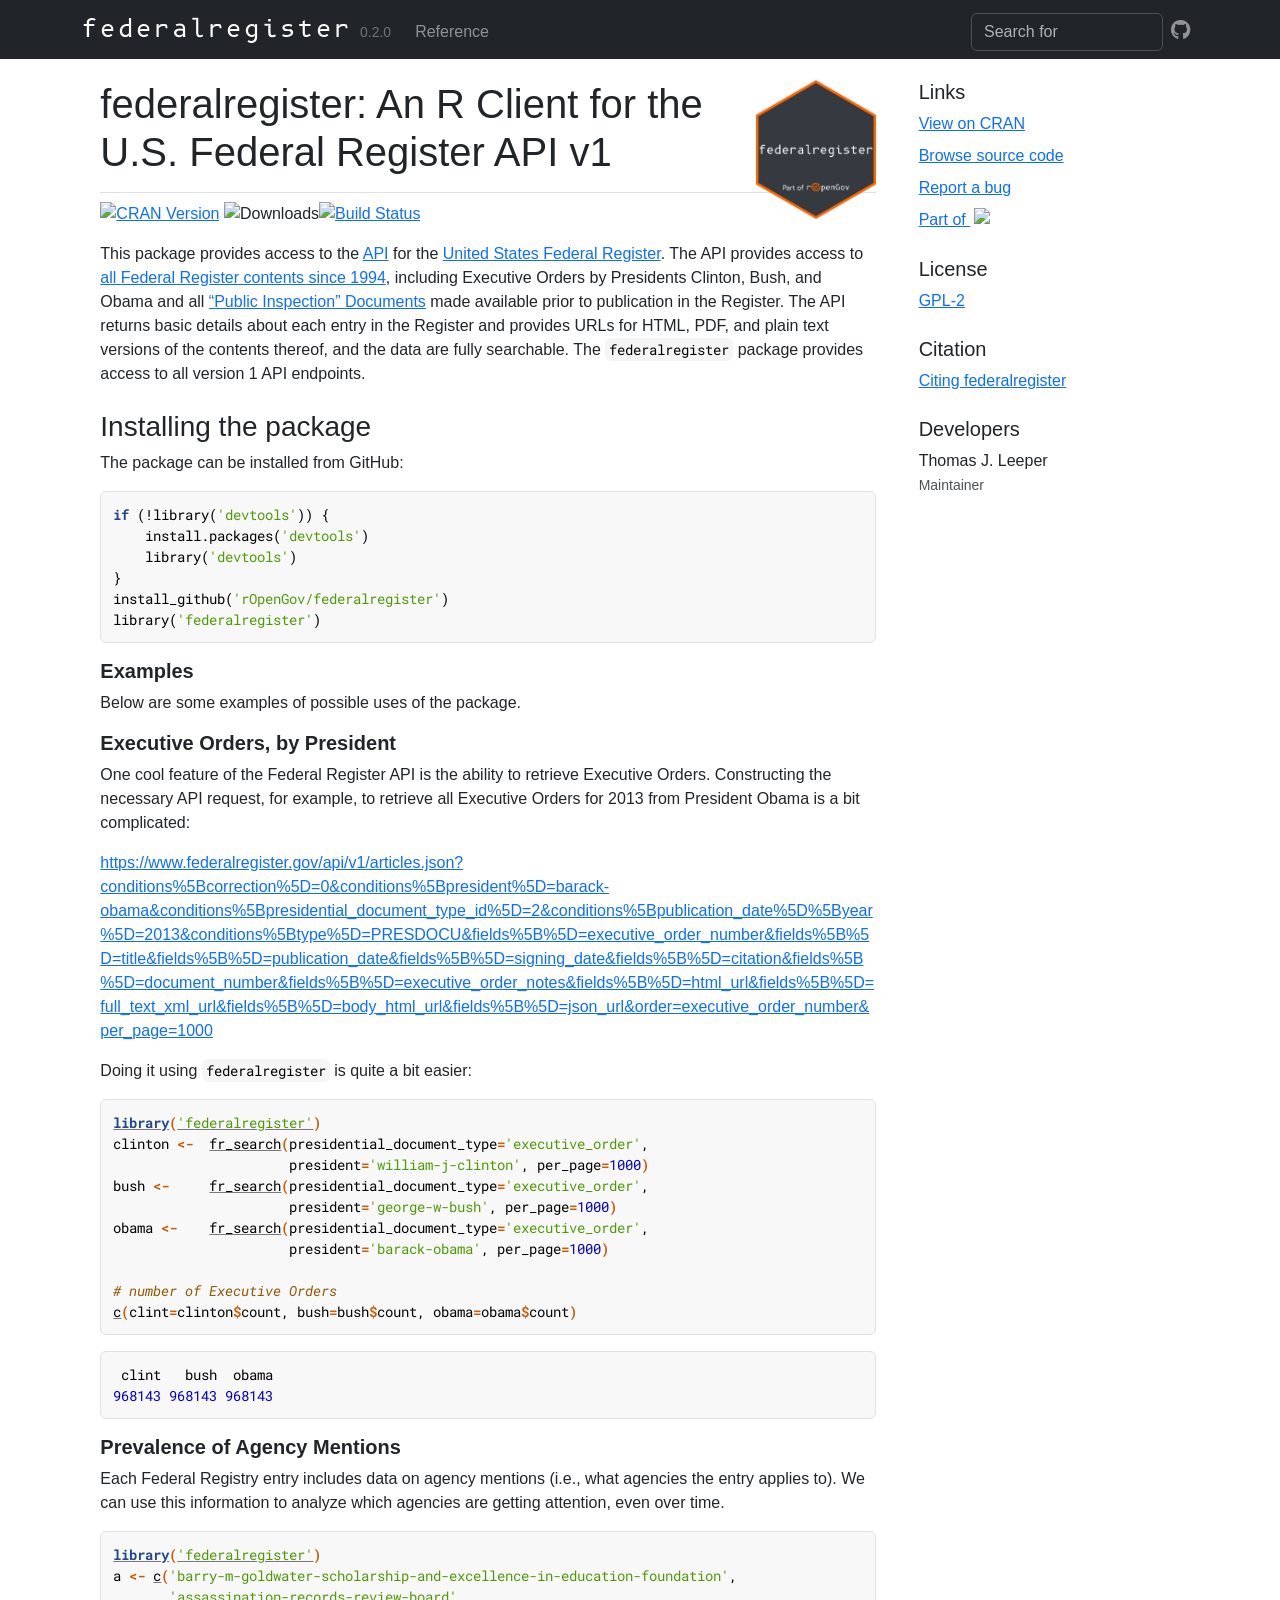
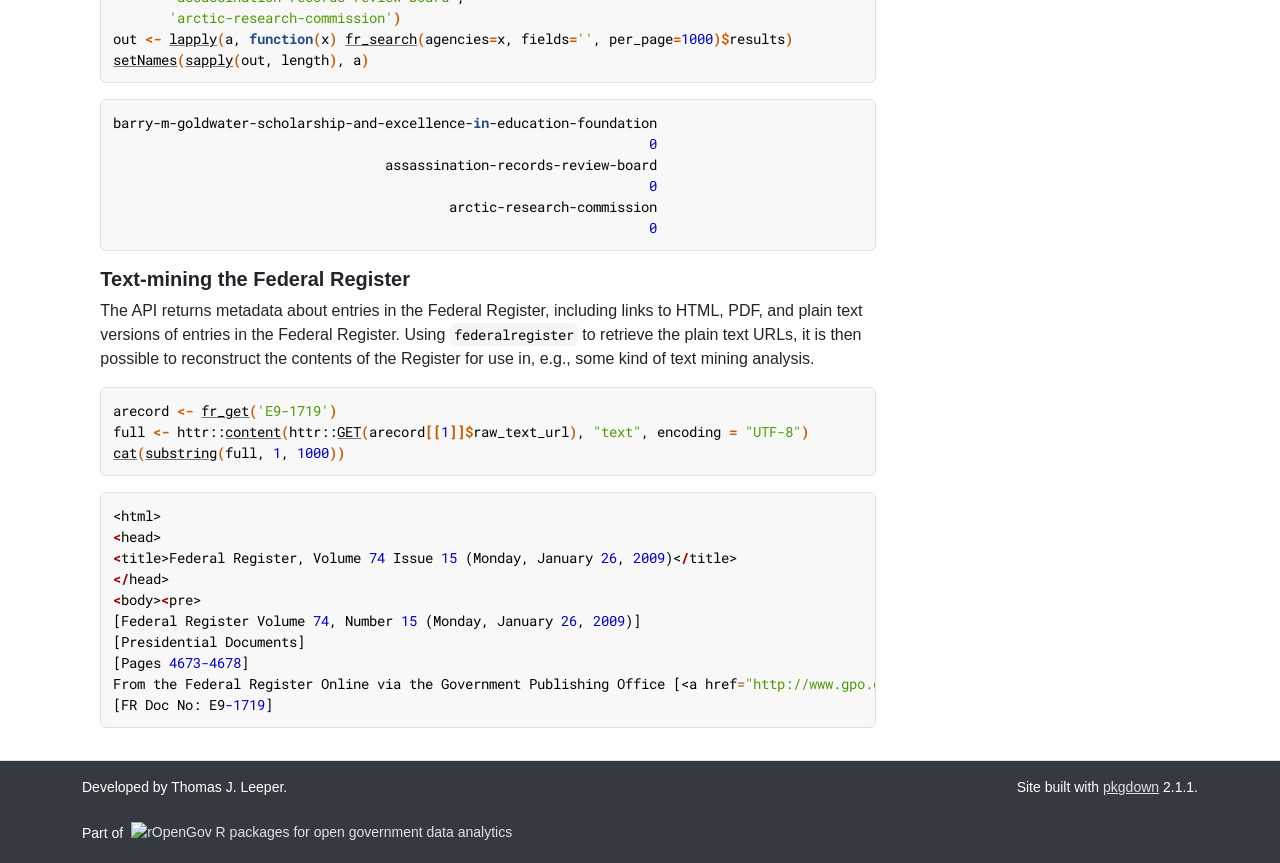
==== index.html @ 8d17af49 "Built site for federalregister@0.2.0: 6ecadaa" ====
<!DOCTYPE html>
<!-- Generated by pkgdown: do not edit by hand --><html lang="en">
<head>
<meta http-equiv="Content-Type" content="text/html; charset=UTF-8">
<meta charset="utf-8">
<meta http-equiv="X-UA-Compatible" content="IE=edge">
<meta name="viewport" content="width=device-width, initial-scale=1, shrink-to-fit=no">
<title>Client Package for the U.S. Federal Register API • federalregister</title>
<!-- favicons --><link rel="icon" type="image/png" sizes="16x16" href="favicon-16x16.png">
<link rel="icon" type="image/png" sizes="32x32" href="favicon-32x32.png">
<link rel="apple-touch-icon" type="image/png" sizes="180x180" href="apple-touch-icon.png">
<link rel="apple-touch-icon" type="image/png" sizes="120x120" href="apple-touch-icon-120x120.png">
<link rel="apple-touch-icon" type="image/png" sizes="76x76" href="apple-touch-icon-76x76.png">
<link rel="apple-touch-icon" type="image/png" sizes="60x60" href="apple-touch-icon-60x60.png">
<script src="katex-auto.js"></script><script src="deps/jquery-3.6.0/jquery-3.6.0.min.js"></script><meta name="viewport" content="width=device-width, initial-scale=1, shrink-to-fit=no">
<link href="deps/bootstrap-5.3.1/bootstrap.min.css" rel="stylesheet">
<script src="deps/bootstrap-5.3.1/bootstrap.bundle.min.js"></script><link href="deps/font-awesome-6.5.2/css/all.min.css" rel="stylesheet">
<link href="deps/font-awesome-6.5.2/css/v4-shims.min.css" rel="stylesheet">
<script src="deps/headroom-0.11.0/headroom.min.js"></script><script src="deps/headroom-0.11.0/jQuery.headroom.min.js"></script><script src="deps/bootstrap-toc-1.0.1/bootstrap-toc.min.js"></script><script src="deps/clipboard.js-2.0.11/clipboard.min.js"></script><script src="deps/search-1.0.0/autocomplete.jquery.min.js"></script><script src="deps/search-1.0.0/fuse.min.js"></script><script src="deps/search-1.0.0/mark.min.js"></script><link href="deps/KaTex-0.16.10/katex.min.css" rel="stylesheet">
<script src="deps/KaTex-0.16.10/katex.min.js"></script><!-- pkgdown --><script src="pkgdown.js"></script><meta property="og:title" content="Client Package for the U.S. Federal Register API">
<meta name="description" content="Access data from the Federal Register API &lt;https://www.federalregister.gov/developers/api/v1&gt;.">
<meta property="og:description" content="Access data from the Federal Register API &lt;https://www.federalregister.gov/developers/api/v1&gt;.">
<meta property="og:image" content="https://ropengov.github.io/federalregister/logo.png">
<meta name="twitter:card" content="summary_large_image">
<meta name="twitter:creator" content="@rOpenGov">
<meta name="twitter:site" content="@rOpenGov">
<link rel="preconnect" href="https://fonts.googleapis.com">
<link rel="preconnect" href="https://fonts.gstatic.com" crossorigin>
<link href="https://fonts.googleapis.com/css2?family=B612+Mono:ital,wght@0,400;0,700;1,400;1,700&amp;family=Roboto+Mono:ital,wght@0,100..700;1,100..700&amp;display=swap" rel="stylesheet">
<!-- rogtemplate style sheet --><link href="BS5/rogtemplate.min.css" rel="stylesheet">
</head>
<body>
    <a href="#main" class="visually-hidden-focusable">Skip to contents</a>


    <nav class="navbar navbar-expand-lg fixed-top bg-dark" data-bs-theme="dark" aria-label="Site navigation"><div class="container">

    <a class="navbar-brand me-2" href="index.html">federalregister</a>

    <small class="nav-text text-muted me-auto" data-bs-toggle="tooltip" data-bs-placement="bottom" title="">0.2.0</small>


    <button class="navbar-toggler" type="button" data-bs-toggle="collapse" data-bs-target="#navbar" aria-controls="navbar" aria-expanded="false" aria-label="Toggle navigation">
      <span class="navbar-toggler-icon"></span>
    </button>

    <div id="navbar" class="collapse navbar-collapse ms-3">
      <ul class="navbar-nav me-auto">
<li class="nav-item"><a class="nav-link" href="reference/index.html">Reference</a></li>
      </ul>
<ul class="navbar-nav">
<li class="nav-item"><form class="form-inline" role="search">
 <input class="form-control" type="search" name="search-input" id="search-input" autocomplete="off" aria-label="Search site" placeholder="Search for" data-search-index="search.json">
</form></li>
<li class="nav-item"><a class="external-link nav-link" href="https://github.com/rOpenGov/federalregister/" aria-label="GitHub"><span class="fa fab fa-github fa-lg"></span></a></li>
      </ul>
</div>


  </div>
</nav><div class="container template-home">
<div class="row">
  <main id="main" class="col-md-9"><div class="section level1">
<div class="page-header">
<img src="logo.png" class="logo" alt=""><h1 id="federalregister-an-r-client-for-the-us-federal-register-api-v1">federalregister: An R Client for the U.S. Federal Register API v1<a class="anchor" aria-label="anchor" href="#federalregister-an-r-client-for-the-us-federal-register-api-v1"></a>
</h1>
</div>
<p><a href="http://cran.r-project.org/package=federalregister" class="external-link"><img src="http://www.r-pkg.org/badges/version/federalregister.png" alt="CRAN Version"></a> <img src="http://cranlogs.r-pkg.org/badges/federalregister.png" alt="Downloads"><a href="https://travis-ci.org/rOpenGov/federalregister" class="external-link"><img src="https://travis-ci.org/rOpenGov/federalregister.png?branch=master" alt="Build Status"></a></p>
<p>This package provides access to the <a href="https://www.federalregister.gov/developers/api/v1" class="external-link">API</a> for the <a href="https://www.federalregister.gov/" class="external-link">United States Federal Register</a>. The API provides access to <a href="https://www.federalregister.gov/learn/developers" class="external-link">all Federal Register contents since 1994</a>, including Executive Orders by Presidents Clinton, Bush, and Obama and all <a href="https://www.federalregister.gov/learn/public-inspection-desk-2" class="external-link">“Public Inspection” Documents</a> made available prior to publication in the Register. The API returns basic details about each entry in the Register and provides URLs for HTML, PDF, and plain text versions of the contents thereof, and the data are fully searchable. The <code>federalregister</code> package provides access to all version 1 API endpoints.</p>
<div class="section level2">
<h2 id="installing-the-package">Installing the package<a class="anchor" aria-label="anchor" href="#installing-the-package"></a>
</h2>
<p>The package can be installed from GitHub:</p>
<div class="sourceCode" id="cb1"><pre class="sourceCode R"><code class="sourceCode r"><span id="cb1-1"><a href="#cb1-1" tabindex="-1"></a><span class="cf">if</span> (<span class="sc">!</span><span class="fu">library</span>(<span class="st">'devtools'</span>)) {</span>
<span id="cb1-2"><a href="#cb1-2" tabindex="-1"></a>    <span class="fu">install.packages</span>(<span class="st">'devtools'</span>)</span>
<span id="cb1-3"><a href="#cb1-3" tabindex="-1"></a>    <span class="fu">library</span>(<span class="st">'devtools'</span>)</span>
<span id="cb1-4"><a href="#cb1-4" tabindex="-1"></a>}</span>
<span id="cb1-5"><a href="#cb1-5" tabindex="-1"></a><span class="fu">install_github</span>(<span class="st">'rOpenGov/federalregister'</span>)</span>
<span id="cb1-6"><a href="#cb1-6" tabindex="-1"></a><span class="fu">library</span>(<span class="st">'federalregister'</span>)</span></code></pre></div>
<div class="section level3">
<h3 id="examples">Examples<a class="anchor" aria-label="anchor" href="#examples"></a>
</h3>
<p>Below are some examples of possible uses of the package.</p>
</div>
<div class="section level3">
<h3 id="executive-orders-by-president">Executive Orders, by President<a class="anchor" aria-label="anchor" href="#executive-orders-by-president"></a>
</h3>
<p>One cool feature of the Federal Register API is the ability to retrieve Executive Orders. Constructing the necessary API request, for example, to retrieve all Executive Orders for 2013 from President Obama is a bit complicated:</p>
<p><a href="https://www.federalregister.gov/api/v1/articles.json?conditions%5Bcorrection%5D=0&amp;conditions%5Bpresident%5D=barack-obama&amp;conditions%5Bpresidential_document_type_id%5D=2&amp;conditions%5Bpublication_date%5D%5Byear%5D=2013&amp;conditions%5Btype%5D=PRESDOCU&amp;fields%5B%5D=executive_order_number&amp;fields%5B%5D=title&amp;fields%5B%5D=publication_date&amp;fields%5B%5D=signing_date&amp;fields%5B%5D=citation&amp;fields%5B%5D=document_number&amp;fields%5B%5D=executive_order_notes&amp;fields%5B%5D=html_url&amp;fields%5B%5D=full_text_xml_url&amp;fields%5B%5D=body_html_url&amp;fields%5B%5D=json_url&amp;order=executive_order_number&amp;per_page=1000" class="external-link uri">https://www.federalregister.gov/api/v1/articles.json?conditions%5Bcorrection%5D=0&amp;conditions%5Bpresident%5D=barack-obama&amp;conditions%5Bpresidential_document_type_id%5D=2&amp;conditions%5Bpublication_date%5D%5Byear%5D=2013&amp;conditions%5Btype%5D=PRESDOCU&amp;fields%5B%5D=executive_order_number&amp;fields%5B%5D=title&amp;fields%5B%5D=publication_date&amp;fields%5B%5D=signing_date&amp;fields%5B%5D=citation&amp;fields%5B%5D=document_number&amp;fields%5B%5D=executive_order_notes&amp;fields%5B%5D=html_url&amp;fields%5B%5D=full_text_xml_url&amp;fields%5B%5D=body_html_url&amp;fields%5B%5D=json_url&amp;order=executive_order_number&amp;per_page=1000</a></p>
<p>Doing it using <code>federalregister</code> is quite a bit easier:</p>
<div class="sourceCode" id="cb2"><pre class="downlit sourceCode r">
<code class="sourceCode R"><span><span class="kw"><a href="https://rdrr.io/r/base/library.html" class="external-link">library</a></span><span class="op">(</span><span class="st"><a href="https://github.com/rOpenGov/federalregister" class="external-link">'federalregister'</a></span><span class="op">)</span></span>
<span><span class="va">clinton</span> <span class="op">&lt;-</span>  <span class="fu"><a href="reference/fr_search.html">fr_search</a></span><span class="op">(</span>presidential_document_type<span class="op">=</span><span class="st">'executive_order'</span>, </span>
<span>                      president<span class="op">=</span><span class="st">'william-j-clinton'</span>, per_page<span class="op">=</span><span class="fl">1000</span><span class="op">)</span></span>
<span><span class="va">bush</span> <span class="op">&lt;-</span>     <span class="fu"><a href="reference/fr_search.html">fr_search</a></span><span class="op">(</span>presidential_document_type<span class="op">=</span><span class="st">'executive_order'</span>, </span>
<span>                      president<span class="op">=</span><span class="st">'george-w-bush'</span>, per_page<span class="op">=</span><span class="fl">1000</span><span class="op">)</span></span>
<span><span class="va">obama</span> <span class="op">&lt;-</span>    <span class="fu"><a href="reference/fr_search.html">fr_search</a></span><span class="op">(</span>presidential_document_type<span class="op">=</span><span class="st">'executive_order'</span>, </span>
<span>                      president<span class="op">=</span><span class="st">'barack-obama'</span>, per_page<span class="op">=</span><span class="fl">1000</span><span class="op">)</span></span>
<span></span>
<span><span class="co"># number of Executive Orders</span></span>
<span><span class="fu"><a href="https://rdrr.io/r/base/c.html" class="external-link">c</a></span><span class="op">(</span>clint<span class="op">=</span><span class="va">clinton</span><span class="op">$</span><span class="va">count</span>, bush<span class="op">=</span><span class="va">bush</span><span class="op">$</span><span class="va">count</span>, obama<span class="op">=</span><span class="va">obama</span><span class="op">$</span><span class="va">count</span><span class="op">)</span></span></code></pre></div>
<div class="sourceCode" id="cb3"><pre class="sourceCode R"><code class="sourceCode r"><span id="cb3-1"><a href="#cb3-1" tabindex="-1"></a> clint   bush  obama </span>
<span id="cb3-2"><a href="#cb3-2" tabindex="-1"></a><span class="dv">968143</span> <span class="dv">968143</span> <span class="dv">968143</span> </span></code></pre></div>
</div>
<div class="section level3">
<h3 id="prevalence-of-agency-mentions">Prevalence of Agency Mentions<a class="anchor" aria-label="anchor" href="#prevalence-of-agency-mentions"></a>
</h3>
<p>Each Federal Registry entry includes data on agency mentions (i.e., what agencies the entry applies to). We can use this information to analyze which agencies are getting attention, even over time.</p>
<div class="sourceCode" id="cb4"><pre class="downlit sourceCode r">
<code class="sourceCode R"><span><span class="kw"><a href="https://rdrr.io/r/base/library.html" class="external-link">library</a></span><span class="op">(</span><span class="st"><a href="https://github.com/rOpenGov/federalregister" class="external-link">'federalregister'</a></span><span class="op">)</span></span>
<span><span class="va">a</span> <span class="op">&lt;-</span> <span class="fu"><a href="https://rdrr.io/r/base/c.html" class="external-link">c</a></span><span class="op">(</span><span class="st">'barry-m-goldwater-scholarship-and-excellence-in-education-foundation'</span>,</span>
<span>       <span class="st">'assassination-records-review-board'</span>,</span>
<span>       <span class="st">'arctic-research-commission'</span><span class="op">)</span></span>
<span><span class="va">out</span> <span class="op">&lt;-</span> <span class="fu"><a href="https://rdrr.io/r/base/lapply.html" class="external-link">lapply</a></span><span class="op">(</span><span class="va">a</span>, <span class="kw">function</span><span class="op">(</span><span class="va">x</span><span class="op">)</span> <span class="fu"><a href="reference/fr_search.html">fr_search</a></span><span class="op">(</span>agencies<span class="op">=</span><span class="va">x</span>, fields<span class="op">=</span><span class="st">''</span>, per_page<span class="op">=</span><span class="fl">1000</span><span class="op">)</span><span class="op">$</span><span class="va">results</span><span class="op">)</span></span>
<span><span class="fu"><a href="https://rdrr.io/r/stats/setNames.html" class="external-link">setNames</a></span><span class="op">(</span><span class="fu"><a href="https://rdrr.io/r/base/lapply.html" class="external-link">sapply</a></span><span class="op">(</span><span class="va">out</span>, <span class="va">length</span><span class="op">)</span>, <span class="va">a</span><span class="op">)</span></span></code></pre></div>
<div class="sourceCode" id="cb5"><pre class="sourceCode R"><code class="sourceCode r"><span id="cb5-1"><a href="#cb5-1" tabindex="-1"></a>barry<span class="sc">-</span>m<span class="sc">-</span>goldwater<span class="sc">-</span>scholarship<span class="sc">-</span>and<span class="sc">-</span>excellence<span class="sc">-</span><span class="cf">in</span><span class="sc">-</span>education<span class="sc">-</span>foundation </span>
<span id="cb5-2"><a href="#cb5-2" tabindex="-1"></a>                                                                   <span class="dv">0</span> </span>
<span id="cb5-3"><a href="#cb5-3" tabindex="-1"></a>                                  assassination<span class="sc">-</span>records<span class="sc">-</span>review<span class="sc">-</span>board </span>
<span id="cb5-4"><a href="#cb5-4" tabindex="-1"></a>                                                                   <span class="dv">0</span> </span>
<span id="cb5-5"><a href="#cb5-5" tabindex="-1"></a>                                          arctic<span class="sc">-</span>research<span class="sc">-</span>commission </span>
<span id="cb5-6"><a href="#cb5-6" tabindex="-1"></a>                                                                   <span class="dv">0</span> </span></code></pre></div>
</div>
<div class="section level3">
<h3 id="text-mining-the-federal-register">Text-mining the Federal Register<a class="anchor" aria-label="anchor" href="#text-mining-the-federal-register"></a>
</h3>
<p>The API returns metadata about entries in the Federal Register, including links to HTML, PDF, and plain text versions of entries in the Federal Register. Using <code>federalregister</code> to retrieve the plain text URLs, it is then possible to reconstruct the contents of the Register for use in, e.g., some kind of text mining analysis.</p>
<div class="sourceCode" id="cb6"><pre class="downlit sourceCode r">
<code class="sourceCode R"><span><span class="va">arecord</span> <span class="op">&lt;-</span> <span class="fu"><a href="reference/fr_get.html">fr_get</a></span><span class="op">(</span><span class="st">'E9-1719'</span><span class="op">)</span></span>
<span><span class="va">full</span> <span class="op">&lt;-</span> <span class="fu">httr</span><span class="fu">::</span><span class="fu"><a href="https://httr.r-lib.org/reference/content.html" class="external-link">content</a></span><span class="op">(</span><span class="fu">httr</span><span class="fu">::</span><span class="fu"><a href="https://httr.r-lib.org/reference/GET.html" class="external-link">GET</a></span><span class="op">(</span><span class="va">arecord</span><span class="op">[[</span><span class="fl">1</span><span class="op">]</span><span class="op">]</span><span class="op">$</span><span class="va">raw_text_url</span><span class="op">)</span>, <span class="st">"text"</span>, encoding <span class="op">=</span> <span class="st">"UTF-8"</span><span class="op">)</span></span>
<span><span class="fu"><a href="https://rdrr.io/r/base/cat.html" class="external-link">cat</a></span><span class="op">(</span><span class="fu"><a href="https://rdrr.io/r/base/substr.html" class="external-link">substring</a></span><span class="op">(</span><span class="va">full</span>, <span class="fl">1</span>, <span class="fl">1000</span><span class="op">)</span><span class="op">)</span></span></code></pre></div>
<div class="sourceCode" id="cb7"><pre class="sourceCode R"><code class="sourceCode r"><span id="cb7-1"><a href="#cb7-1" tabindex="-1"></a><span class="sc">&lt;</span>html<span class="sc">&gt;</span></span>
<span id="cb7-2"><a href="#cb7-2" tabindex="-1"></a><span class="er">&lt;</span>head<span class="sc">&gt;</span></span>
<span id="cb7-3"><a href="#cb7-3" tabindex="-1"></a><span class="er">&lt;</span>title<span class="sc">&gt;</span>Federal Register, Volume <span class="dv">74</span> Issue <span class="dv">15</span> (Monday, January <span class="dv">26</span>, <span class="dv">2009</span>)<span class="sc">&lt;</span><span class="er">/</span>title<span class="sc">&gt;</span></span>
<span id="cb7-4"><a href="#cb7-4" tabindex="-1"></a><span class="er">&lt;/</span>head<span class="sc">&gt;</span></span>
<span id="cb7-5"><a href="#cb7-5" tabindex="-1"></a><span class="er">&lt;</span>body<span class="sc">&gt;</span><span class="er">&lt;</span>pre<span class="sc">&gt;</span></span>
<span id="cb7-6"><a href="#cb7-6" tabindex="-1"></a>[Federal Register Volume <span class="dv">74</span>, Number <span class="dv">15</span> (Monday, January <span class="dv">26</span>, <span class="dv">2009</span>)]</span>
<span id="cb7-7"><a href="#cb7-7" tabindex="-1"></a>[Presidential Documents]</span>
<span id="cb7-8"><a href="#cb7-8" tabindex="-1"></a>[Pages <span class="dv">4673-4678</span>]</span>
<span id="cb7-9"><a href="#cb7-9" tabindex="-1"></a>From the Federal Register Online via the Government Publishing Office [<span class="sc">&lt;</span>a href<span class="ot">=</span><span class="st">"http://www.gpo.gov"</span><span class="sc">&gt;</span>www.gpo.gov<span class="sc">&lt;</span><span class="er">/</span>a<span class="sc">&gt;</span>]</span>
<span id="cb7-10"><a href="#cb7-10" tabindex="-1"></a>[FR Doc No<span class="sc">:</span> E9<span class="dv">-1719</span>]</span></code></pre></div>
</div>
</div>
</div>
  </main><aside class="col-md-3"><div class="links">
<h2 data-toc-skip>Links</h2>
<ul class="list-unstyled">
<li><a href="https://cloud.r-project.org/package=federalregister" class="external-link">View on CRAN</a></li>
<li><a href="https://github.com/rOpenGov/federalregister/" class="external-link">Browse source code</a></li>
<li><a href="https://github.com/rOpenGov/federalregister/issues" class="external-link">Report a bug</a></li>
<li><a href="https://ropengov.org/" class="external-link">Part of <img src="https://raw.githubusercontent.com/rOpenGov/homepage/master/static/images/logo2020_black_orange.svg" height="20" class="d-inline-block mx-1 rog-logo"></a></li>
</ul>
</div>

<div class="license">
<h2 data-toc-skip>License</h2>
<ul class="list-unstyled">
<li><a href="https://www.r-project.org/Licenses/GPL-2" class="external-link">GPL-2</a></li>
</ul>
</div>


<div class="citation">
<h2 data-toc-skip>Citation</h2>
<ul class="list-unstyled">
<li><a href="authors.html#citation">Citing federalregister</a></li>
</ul>
</div>

<div class="developers">
<h2 data-toc-skip>Developers</h2>
<ul class="list-unstyled">
<li>Thomas J. Leeper <br><small class="roles"> Maintainer </small>  </li>
</ul>
</div>



  </aside>
</div>


    <footer><div class="pkgdown-footer-left">
  <p>Developed by Thomas J. Leeper.</p>
</div>

<div class="pkgdown-footer-right">
  <p>Site built with <a href="https://pkgdown.r-lib.org/" class="external-link">pkgdown</a> 2.1.1.</p>
</div>

    </footer>
</div>



    <!-- Add ropengov logo -->
  <script src="BS5/logo.js"></script>
</body>
</html>
---- deps/font-awesome-6.5.2/css/v4-shims.min.css ----
/*!
 * Font Awesome Free 6.5.2 by @fontawesome - https://fontawesome.com
 * License - https://fontawesome.com/license/free (Icons: CC BY 4.0, Fonts: SIL OFL 1.1, Code: MIT License)
 * Copyright 2024 Fonticons, Inc.
 */
.fa.fa-glass:before{content:"\f000"}.fa.fa-envelope-o{font-family:"Font Awesome 6 Free";font-weight:400}.fa.fa-envelope-o:before{content:"\f0e0"}.fa.fa-star-o{font-family:"Font Awesome 6 Free";font-weight:400}.fa.fa-star-o:before{content:"\f005"}.fa.fa-close:before,.fa.fa-remove:before{content:"\f00d"}.fa.fa-gear:before{content:"\f013"}.fa.fa-trash-o{font-family:"Font Awesome 6 Free";font-weight:400}.fa.fa-trash-o:before{content:"\f2ed"}.fa.fa-home:before{content:"\f015"}.fa.fa-file-o{font-family:"Font Awesome 6 Free";font-weight:400}.fa.fa-file-o:before{content:"\f15b"}.fa.fa-clock-o{font-family:"Font Awesome 6 Free";font-weight:400}.fa.fa-clock-o:before{content:"\f017"}.fa.fa-arrow-circle-o-down{font-family:"Font Awesome 6 Free";font-weight:400}.fa.fa-arrow-circle-o-down:before{content:"\f358"}.fa.fa-arrow-circle-o-up{font-family:"Font Awesome 6 Free";font-weight:400}.fa.fa-arrow-circle-o-up:before{content:"\f35b"}.fa.fa-play-circle-o{font-family:"Font Awesome 6 Free";font-weight:400}.fa.fa-play-circle-o:before{content:"\f144"}.fa.fa-repeat:before,.fa.fa-rotate-right:before{content:"\f01e"}.fa.fa-refresh:before{content:"\f021"}.fa.fa-list-alt{font-family:"Font Awesome 6 Free";font-weight:400}.fa.fa-list-alt:before{content:"\f022"}.fa.fa-dedent:before{content:"\f03b"}.fa.fa-video-camera:before{content:"\f03d"}.fa.fa-picture-o{font-family:"Font Awesome 6 Free";font-weight:400}.fa.fa-picture-o:before{content:"\f03e"}.fa.fa-photo{font-family:"Font Awesome 6 Free";font-weight:400}.fa.fa-photo:before{content:"\f03e"}.fa.fa-image{font-family:"Font Awesome 6 Free";font-weight:400}.fa.fa-image:before{content:"\f03e"}.fa.fa-map-marker:before{content:"\f3c5"}.fa.fa-pencil-square-o{font-family:"Font Awesome 6 Free";font-weight:400}.fa.fa-pencil-square-o:before{content:"\f044"}.fa.fa-edit{font-family:"Font Awesome 6 Free";font-weight:400}.fa.fa-edit:before{content:"\f044"}.fa.fa-share-square-o:before{content:"\f14d"}.fa.fa-check-square-o{font-family:"Font Awesome 6 Free";font-weight:400}.fa.fa-check-square-o:before{content:"\f14a"}.fa.fa-arrows:before{content:"\f0b2"}.fa.fa-times-circle-o{font-family:"Font Awesome 6 Free";font-weight:400}.fa.fa-times-circle-o:before{content:"\f057"}.fa.fa-check-circle-o{font-family:"Font Awesome 6 Free";font-weight:400}.fa.fa-check-circle-o:before{content:"\f058"}.fa.fa-mail-forward:before{content:"\f064"}.fa.fa-expand:before{content:"\f424"}.fa.fa-compress:before{content:"\f422"}.fa.fa-eye,.fa.fa-eye-slash{font-family:"Font Awesome 6 Free";font-weight:400}.fa.fa-warning:before{content:"\f071"}.fa.fa-calendar:before{content:"\f073"}.fa.fa-arrows-v:before{content:"\f338"}.fa.fa-arrows-h:before{content:"\f337"}.fa.fa-bar-chart-o:before,.fa.fa-bar-chart:before{content:"\e0e3"}.fa.fa-twitter-square{font-family:"Font Awesome 6 Brands";font-weight:400}.fa.fa-twitter-square:before{content:"\f081"}.fa.fa-facebook-square{font-family:"Font Awesome 6 Brands";font-weight:400}.fa.fa-facebook-square:before{content:"\f082"}.fa.fa-gears:before{content:"\f085"}.fa.fa-thumbs-o-up{font-family:"Font Awesome 6 Free";font-weight:400}.fa.fa-thumbs-o-up:before{content:"\f164"}.fa.fa-thumbs-o-down{font-family:"Font Awesome 6 Free";font-weight:400}.fa.fa-thumbs-o-down:before{content:"\f165"}.fa.fa-heart-o{font-family:"Font Awesome 6 Free";font-weight:400}.fa.fa-heart-o:before{content:"\f004"}.fa.fa-sign-out:before{content:"\f2f5"}.fa.fa-linkedin-square{font-family:"Font Awesome 6 Brands";font-weight:400}.fa.fa-linkedin-square:before{content:"\f08c"}.fa.fa-thumb-tack:before{content:"\f08d"}.fa.fa-external-link:before{content:"\f35d"}.fa.fa-sign-in:before{content:"\f2f6"}.fa.fa-github-square{font-family:"Font Awesome 6 Brands";font-weight:400}.fa.fa-github-square:before{content:"\f092"}.fa.fa-lemon-o{font-family:"Font Awesome 6 Free";font-weight:400}.fa.fa-lemon-o:before{content:"\f094"}.fa.fa-square-o{font-family:"Font Awesome 6 Free";font-weight:400}.fa.fa-square-o:before{content:"\f0c8"}.fa.fa-bookmark-o{font-family:"Font Awesome 6 Free";font-weight:400}.fa.fa-bookmark-o:before{content:"\f02e"}.fa.fa-facebook,.fa.fa-twitter{font-family:"Font Awesome 6 Brands";font-weight:400}.fa.fa-facebook:before{content:"\f39e"}.fa.fa-facebook-f{font-family:"Font Awesome 6 Brands";font-weight:400}.fa.fa-facebook-f:before{content:"\f39e"}.fa.fa-github{font-family:"Font Awesome 6 Brands";font-weight:400}.fa.fa-credit-card{font-family:"Font Awesome 6 Free";font-weight:400}.fa.fa-feed:before{content:"\f09e"}.fa.fa-hdd-o{font-family:"Font Awesome 6 Free";font-weight:400}.fa.fa-hdd-o:before{content:"\f0a0"}.fa.fa-hand-o-right{font-family:"Font Awesome 6 Free";font-weight:400}.fa.fa-hand-o-right:before{content:"\f0a4"}.fa.fa-hand-o-left{font-family:"Font Awesome 6 Free";font-weight:400}.fa.fa-hand-o-left:before{content:"\f0a5"}.fa.fa-hand-o-up{font-family:"Font Awesome 6 Free";font-weight:400}.fa.fa-hand-o-up:before{content:"\f0a6"}.fa.fa-hand-o-down{font-family:"Font Awesome 6 Free";font-weight:400}.fa.fa-hand-o-down:before{content:"\f0a7"}.fa.fa-globe:before{content:"\f57d"}.fa.fa-tasks:before{content:"\f828"}.fa.fa-arrows-alt:before{content:"\f31e"}.fa.fa-group:before{content:"\f0c0"}.fa.fa-chain:before{content:"\f0c1"}.fa.fa-cut:before{content:"\f0c4"}.fa.fa-files-o{font-family:"Font Awesome 6 Free";font-weight:400}.fa.fa-files-o:before{content:"\f0c5"}.fa.fa-floppy-o{font-family:"Font Awesome 6 Free";font-weight:400}.fa.fa-floppy-o:before{content:"\f0c7"}.fa.fa-save{font-family:"Font Awesome 6 Free";font-weight:400}.fa.fa-save:before{content:"\f0c7"}.fa.fa-navicon:before,.fa.fa-reorder:before{content:"\f0c9"}.fa.fa-magic:before{content:"\e2ca"}.fa.fa-pinterest,.fa.fa-pinterest-square{font-family:"Font Awesome 6 Brands";font-weight:400}.fa.fa-pinterest-square:before{content:"\f0d3"}.fa.fa-google-plus-square{font-family:"Font Awesome 6 Brands";font-weight:400}.fa.fa-google-plus-square:before{content:"\f0d4"}.fa.fa-google-plus{font-family:"Font Awesome 6 Brands";font-weight:400}.fa.fa-google-plus:before{content:"\f0d5"}.fa.fa-money:before{content:"\f3d1"}.fa.fa-unsorted:before{content:"\f0dc"}.fa.fa-sort-desc:before{content:"\f0dd"}.fa.fa-sort-asc:before{content:"\f0de"}.fa.fa-linkedin{font-family:"Font Awesome 6 Brands";font-weight:400}.fa.fa-linkedin:before{content:"\f0e1"}.fa.fa-rotate-left:before{content:"\f0e2"}.fa.fa-legal:before{content:"\f0e3"}.fa.fa-dashboard:before,.fa.fa-tachometer:before{content:"\f625"}.fa.fa-comment-o{font-family:"Font Awesome 6 Free";font-weight:400}.fa.fa-comment-o:before{content:"\f075"}.fa.fa-comments-o{font-family:"Font Awesome 6 Free";font-weight:400}.fa.fa-comments-o:before{content:"\f086"}.fa.fa-flash:before{content:"\f0e7"}.fa.fa-clipboard:before{content:"\f0ea"}.fa.fa-lightbulb-o{font-family:"Font Awesome 6 Free";font-weight:400}.fa.fa-lightbulb-o:before{content:"\f0eb"}.fa.fa-exchange:before{content:"\f362"}.fa.fa-cloud-download:before{content:"\f0ed"}.fa.fa-cloud-upload:before{content:"\f0ee"}.fa.fa-bell-o{font-family:"Font Awesome 6 Free";font-weight:400}.fa.fa-bell-o:before{content:"\f0f3"}.fa.fa-cutlery:before{content:"\f2e7"}.fa.fa-file-text-o{font-family:"Font Awesome 6 Free";font-weight:400}.fa.fa-file-text-o:before{content:"\f15c"}.fa.fa-building-o{font-family:"Font Awesome 6 Free";font-weight:400}.fa.fa-building-o:before{content:"\f1ad"}.fa.fa-hospital-o{font-family:"Font Awesome 6 Free";font-weight:400}.fa.fa-hospital-o:before{content:"\f0f8"}.fa.fa-tablet:before{content:"\f3fa"}.fa.fa-mobile-phone:before,.fa.fa-mobile:before{content:"\f3cd"}.fa.fa-circle-o{font-family:"Font Awesome 6 Free";font-weight:400}.fa.fa-circle-o:before{content:"\f111"}.fa.fa-mail-reply:before{content:"\f3e5"}.fa.fa-github-alt{font-family:"Font Awesome 6 Brands";font-weight:400}.fa.fa-folder-o{font-family:"Font Awesome 6 Free";font-weight:400}.fa.fa-folder-o:before{content:"\f07b"}.fa.fa-folder-open-o{font-family:"Font Awesome 6 Free";font-weight:400}.fa.fa-folder-open-o:before{content:"\f07c"}.fa.fa-smile-o{font-family:"Font Awesome 6 Free";font-weight:400}.fa.fa-smile-o:before{content:"\f118"}.fa.fa-frown-o{font-family:"Font Awesome 6 Free";font-weight:400}.fa.fa-frown-o:before{content:"\f119"}.fa.fa-meh-o{font-family:"Font Awesome 6 Free";font-weight:400}.fa.fa-meh-o:before{content:"\f11a"}.fa.fa-keyboard-o{font-family:"Font Awesome 6 Free";font-weight:400}.fa.fa-keyboard-o:before{content:"\f11c"}.fa.fa-flag-o{font-family:"Font Awesome 6 Free";font-weight:400}.fa.fa-flag-o:before{content:"\f024"}.fa.fa-mail-reply-all:before{content:"\f122"}.fa.fa-star-half-o{font-family:"Font Awesome 6 Free";font-weight:400}.fa.fa-star-half-o:before{content:"\f5c0"}.fa.fa-star-half-empty{font-family:"Font Awesome 6 Free";font-weight:400}.fa.fa-star-half-empty:before{content:"\f5c0"}.fa.fa-star-half-full{font-family:"Font Awesome 6 Free";font-weight:400}.fa.fa-star-half-full:before{content:"\f5c0"}.fa.fa-code-fork:before{content:"\f126"}.fa.fa-chain-broken:before,.fa.fa-unlink:before{content:"\f127"}.fa.fa-calendar-o{font-family:"Font Awesome 6 Free";font-weight:400}.fa.fa-calendar-o:before{content:"\f133"}.fa.fa-css3,.fa.fa-html5,.fa.fa-maxcdn{font-family:"Font Awesome 6 Brands";font-weight:400}.fa.fa-unlock-alt:before{content:"\f09c"}.fa.fa-minus-square-o{font-family:"Font Awesome 6 Free";font-weight:400}.fa.fa-minus-square-o:before{content:"\f146"}.fa.fa-level-up:before{content:"\f3bf"}.fa.fa-level-down:before{content:"\f3be"}.fa.fa-pencil-square:before{content:"\f14b"}.fa.fa-external-link-square:before{content:"\f360"}.fa.fa-compass{font-family:"Font Awesome 6 Free";font-weight:400}.fa.fa-caret-square-o-down{font-family:"Font Awesome 6 Free";font-weight:400}.fa.fa-caret-square-o-down:before{content:"\f150"}.fa.fa-toggle-down{font-family:"Font Awesome 6 Free";font-weight:400}.fa.fa-toggle-down:before{content:"\f150"}.fa.fa-caret-square-o-up{font-family:"Font Awesome 6 Free";font-weight:400}.fa.fa-caret-square-o-up:before{content:"\f151"}.fa.fa-toggle-up{font-family:"Font Awesome 6 Free";font-weight:400}.fa.fa-toggle-up:before{content:"\f151"}.fa.fa-caret-square-o-right{font-family:"Font Awesome 6 Free";font-weight:400}.fa.fa-caret-square-o-right:before{content:"\f152"}.fa.fa-toggle-right{font-family:"Font Awesome 6 Free";font-weight:400}.fa.fa-toggle-right:before{content:"\f152"}.fa.fa-eur:before,.fa.fa-euro:before{content:"\f153"}.fa.fa-gbp:before{content:"\f154"}.fa.fa-dollar:before,.fa.fa-usd:before{content:"\24"}.fa.fa-inr:before,.fa.fa-rupee:before{content:"\e1bc"}.fa.fa-cny:before,.fa.fa-jpy:before,.fa.fa-rmb:before,.fa.fa-yen:before{content:"\f157"}.fa.fa-rouble:before,.fa.fa-rub:before,.fa.fa-ruble:before{content:"\f158"}.fa.fa-krw:before,.fa.fa-won:before{content:"\f159"}.fa.fa-bitcoin,.fa.fa-btc{font-family:"Font Awesome 6 Brands";font-weight:400}.fa.fa-bitcoin:before{content:"\f15a"}.fa.fa-file-text:before{content:"\f15c"}.fa.fa-sort-alpha-asc:before{content:"\f15d"}.fa.fa-sort-alpha-desc:before{content:"\f881"}.fa.fa-sort-amount-asc:before{content:"\f884"}.fa.fa-sort-amount-desc:before{content:"\f160"}.fa.fa-sort-numeric-asc:before{content:"\f162"}.fa.fa-sort-numeric-desc:before{content:"\f886"}.fa.fa-youtube-square{font-family:"Font Awesome 6 Brands";font-weight:400}.fa.fa-youtube-square:before{content:"\f431"}.fa.fa-xing,.fa.fa-xing-square,.fa.fa-youtube{font-family:"Font Awesome 6 Brands";font-weight:400}.fa.fa-xing-square:before{content:"\f169"}.fa.fa-youtube-play{font-family:"Font Awesome 6 Brands";font-weight:400}.fa.fa-youtube-play:before{content:"\f167"}.fa.fa-adn,.fa.fa-bitbucket,.fa.fa-bitbucket-square,.fa.fa-dropbox,.fa.fa-flickr,.fa.fa-instagram,.fa.fa-stack-overflow{font-family:"Font Awesome 6 Brands";font-weight:400}.fa.fa-bitbucket-square:before{content:"\f171"}.fa.fa-tumblr,.fa.fa-tumblr-square{font-family:"Font Awesome 6 Brands";font-weight:400}.fa.fa-tumblr-square:before{content:"\f174"}.fa.fa-long-arrow-down:before{content:"\f309"}.fa.fa-long-arrow-up:before{content:"\f30c"}.fa.fa-long-arrow-left:before{content:"\f30a"}.fa.fa-long-arrow-right:before{content:"\f30b"}.fa.fa-android,.fa.fa-apple,.fa.fa-dribbble,.fa.fa-foursquare,.fa.fa-gittip,.fa.fa-gratipay,.fa.fa-linux,.fa.fa-skype,.fa.fa-trello,.fa.fa-windows{font-family:"Font Awesome 6 Brands";font-weight:400}.fa.fa-gittip:before{content:"\f184"}.fa.fa-sun-o{font-family:"Font Awesome 6 Free";font-weight:400}.fa.fa-sun-o:before{content:"\f185"}.fa.fa-moon-o{font-family:"Font Awesome 6 Free";font-weight:400}.fa.fa-moon-o:before{content:"\f186"}.fa.fa-pagelines,.fa.fa-renren,.fa.fa-stack-exchange,.fa.fa-vk,.fa.fa-weibo{font-family:"Font Awesome 6 Brands";font-weight:400}.fa.fa-arrow-circle-o-right{font-family:"Font Awesome 6 Free";font-weight:400}.fa.fa-arrow-circle-o-right:before{content:"\f35a"}.fa.fa-arrow-circle-o-left{font-family:"Font Awesome 6 Free";font-weight:400}.fa.fa-arrow-circle-o-left:before{content:"\f359"}.fa.fa-caret-square-o-left{font-family:"Font Awesome 6 Free";font-weight:400}.fa.fa-caret-square-o-left:before{content:"\f191"}.fa.fa-toggle-left{font-family:"Font Awesome 6 Free";font-weight:400}.fa.fa-toggle-left:before{content:"\f191"}.fa.fa-dot-circle-o{font-family:"Font Awesome 6 Free";font-weight:400}.fa.fa-dot-circle-o:before{content:"\f192"}.fa.fa-vimeo-square{font-family:"Font Awesome 6 Brands";font-weight:400}.fa.fa-vimeo-square:before{content:"\f194"}.fa.fa-try:before,.fa.fa-turkish-lira:before{content:"\e2bb"}.fa.fa-plus-square-o{font-family:"Font Awesome 6 Free";font-weight:400}.fa.fa-plus-square-o:before{content:"\f0fe"}.fa.fa-openid,.fa.fa-slack,.fa.fa-wordpress{font-family:"Font Awesome 6 Brands";font-weight:400}.fa.fa-bank:before,.fa.fa-institution:before{content:"\f19c"}.fa.fa-mortar-board:before{content:"\f19d"}.fa.fa-google,.fa.fa-reddit,.fa.fa-reddit-square,.fa.fa-yahoo{font-family:"Font Awesome 6 Brands";font-weight:400}.fa.fa-reddit-square:before{content:"\f1a2"}.fa.fa-behance,.fa.fa-behance-square,.fa.fa-delicious,.fa.fa-digg,.fa.fa-drupal,.fa.fa-joomla,.fa.fa-pied-piper-alt,.fa.fa-pied-piper-pp,.fa.fa-stumbleupon,.fa.fa-stumbleupon-circle{font-family:"Font Awesome 6 Brands";font-weight:400}.fa.fa-behance-square:before{content:"\f1b5"}.fa.fa-steam,.fa.fa-steam-square{font-family:"Font Awesome 6 Brands";font-weight:400}.fa.fa-steam-square:before{content:"\f1b7"}.fa.fa-automobile:before{content:"\f1b9"}.fa.fa-cab:before{content:"\f1ba"}.fa.fa-deviantart,.fa.fa-soundcloud,.fa.fa-spotify{font-family:"Font Awesome 6 Brands";font-weight:400}.fa.fa-file-pdf-o{font-family:"Font Awesome 6 Free";font-weight:400}.fa.fa-file-pdf-o:before{content:"\f1c1"}.fa.fa-file-word-o{font-family:"Font Awesome 6 Free";font-weight:400}.fa.fa-file-word-o:before{content:"\f1c2"}.fa.fa-file-excel-o{font-family:"Font Awesome 6 Free";font-weight:400}.fa.fa-file-excel-o:before{content:"\f1c3"}.fa.fa-file-powerpoint-o{font-family:"Font Awesome 6 Free";font-weight:400}.fa.fa-file-powerpoint-o:before{content:"\f1c4"}.fa.fa-file-image-o{font-family:"Font Awesome 6 Free";font-weight:400}.fa.fa-file-image-o:before{content:"\f1c5"}.fa.fa-file-photo-o{font-family:"Font Awesome 6 Free";font-weight:400}.fa.fa-file-photo-o:before{content:"\f1c5"}.fa.fa-file-picture-o{font-family:"Font Awesome 6 Free";font-weight:400}.fa.fa-file-picture-o:before{content:"\f1c5"}.fa.fa-file-archive-o{font-family:"Font Awesome 6 Free";font-weight:400}.fa.fa-file-archive-o:before{content:"\f1c6"}.fa.fa-file-zip-o{font-family:"Font Awesome 6 Free";font-weight:400}.fa.fa-file-zip-o:before{content:"\f1c6"}.fa.fa-file-audio-o{font-family:"Font Awesome 6 Free";font-weight:400}.fa.fa-file-audio-o:before{content:"\f1c7"}.fa.fa-file-sound-o{font-family:"Font Awesome 6 Free";font-weight:400}.fa.fa-file-sound-o:before{content:"\f1c7"}.fa.fa-file-video-o{font-family:"Font Awesome 6 Free";font-weight:400}.fa.fa-file-video-o:before{content:"\f1c8"}.fa.fa-file-movie-o{font-family:"Font Awesome 6 Free";font-weight:400}.fa.fa-file-movie-o:before{content:"\f1c8"}.fa.fa-file-code-o{font-family:"Font Awesome 6 Free";font-weight:400}.fa.fa-file-code-o:before{content:"\f1c9"}.fa.fa-codepen,.fa.fa-jsfiddle,.fa.fa-vine{font-family:"Font Awesome 6 Brands";font-weight:400}.fa.fa-life-bouy:before,.fa.fa-life-buoy:before,.fa.fa-life-saver:before,.fa.fa-support:before{content:"\f1cd"}.fa.fa-circle-o-notch:before{content:"\f1ce"}.fa.fa-ra,.fa.fa-rebel{font-family:"Font Awesome 6 Brands";font-weight:400}.fa.fa-ra:before{content:"\f1d0"}.fa.fa-resistance{font-family:"Font Awesome 6 Brands";font-weight:400}.fa.fa-resistance:before{content:"\f1d0"}.fa.fa-empire,.fa.fa-ge{font-family:"Font Awesome 6 Brands";font-weight:400}.fa.fa-ge:before{content:"\f1d1"}.fa.fa-git-square{font-family:"Font Awesome 6 Brands";font-weight:400}.fa.fa-git-square:before{content:"\f1d2"}.fa.fa-git,.fa.fa-hacker-news,.fa.fa-y-combinator-square{font-family:"Font Awesome 6 Brands";font-weight:400}.fa.fa-y-combinator-square:before{content:"\f1d4"}.fa.fa-yc-square{font-family:"Font Awesome 6 Brands";font-weight:400}.fa.fa-yc-square:before{content:"\f1d4"}.fa.fa-qq,.fa.fa-tencent-weibo,.fa.fa-wechat,.fa.fa-weixin{font-family:"Font Awesome 6 Brands";font-weight:400}.fa.fa-wechat:before{content:"\f1d7"}.fa.fa-send:before{content:"\f1d8"}.fa.fa-paper-plane-o{font-family:"Font Awesome 6 Free";font-weight:400}.fa.fa-paper-plane-o:before{content:"\f1d8"}.fa.fa-send-o{font-family:"Font Awesome 6 Free";font-weight:400}.fa.fa-send-o:before{content:"\f1d8"}.fa.fa-circle-thin{font-family:"Font Awesome 6 Free";font-weight:400}.fa.fa-circle-thin:before{content:"\f111"}.fa.fa-header:before{content:"\f1dc"}.fa.fa-futbol-o{font-family:"Font Awesome 6 Free";font-weight:400}.fa.fa-futbol-o:before{content:"\f1e3"}.fa.fa-soccer-ball-o{font-family:"Font Awesome 6 Free";font-weight:400}.fa.fa-soccer-ball-o:before{content:"\f1e3"}.fa.fa-slideshare,.fa.fa-twitch,.fa.fa-yelp{font-family:"Font Awesome 6 Brands";font-weight:400}.fa.fa-newspaper-o{font-family:"Font Awesome 6 Free";font-weight:400}.fa.fa-newspaper-o:before{content:"\f1ea"}.fa.fa-cc-amex,.fa.fa-cc-discover,.fa.fa-cc-mastercard,.fa.fa-cc-paypal,.fa.fa-cc-stripe,.fa.fa-cc-visa,.fa.fa-google-wallet,.fa.fa-paypal{font-family:"Font Awesome 6 Brands";font-weight:400}.fa.fa-bell-slash-o{font-family:"Font Awesome 6 Free";font-weight:400}.fa.fa-bell-slash-o:before{content:"\f1f6"}.fa.fa-trash:before{content:"\f2ed"}.fa.fa-copyright{font-family:"Font Awesome 6 Free";font-weight:400}.fa.fa-eyedropper:before{content:"\f1fb"}.fa.fa-area-chart:before{content:"\f1fe"}.fa.fa-pie-chart:before{content:"\f200"}.fa.fa-line-chart:before{content:"\f201"}.fa.fa-lastfm,.fa.fa-lastfm-square{font-family:"Font Awesome 6 Brands";font-weight:400}.fa.fa-lastfm-square:before{content:"\f203"}.fa.fa-angellist,.fa.fa-ioxhost{font-family:"Font Awesome 6 Brands";font-weight:400}.fa.fa-cc{font-family:"Font Awesome 6 Free";font-weight:400}.fa.fa-cc:before{content:"\f20a"}.fa.fa-ils:before,.fa.fa-shekel:before,.fa.fa-sheqel:before{content:"\f20b"}.fa.fa-buysellads,.fa.fa-connectdevelop,.fa.fa-dashcube,.fa.fa-forumbee,.fa.fa-leanpub,.fa.fa-sellsy,.fa.fa-shirtsinbulk,.fa.fa-simplybuilt,.fa.fa-skyatlas{font-family:"Font Awesome 6 Brands";font-weight:400}.fa.fa-diamond{font-family:"Font Awesome 6 Free";font-weight:400}.fa.fa-diamond:before{content:"\f3a5"}.fa.fa-intersex:before,.fa.fa-transgender:before{content:"\f224"}.fa.fa-transgender-alt:before{content:"\f225"}.fa.fa-facebook-official{font-family:"Font Awesome 6 Brands";font-weight:400}.fa.fa-facebook-official:before{content:"\f09a"}.fa.fa-pinterest-p,.fa.fa-whatsapp{font-family:"Font Awesome 6 Brands";font-weight:400}.fa.fa-hotel:before{content:"\f236"}.fa.fa-medium,.fa.fa-viacoin,.fa.fa-y-combinator,.fa.fa-yc{font-family:"Font Awesome 6 Brands";font-weight:400}.fa.fa-yc:before{content:"\f23b"}.fa.fa-expeditedssl,.fa.fa-opencart,.fa.fa-optin-monster{font-family:"Font Awesome 6 Brands";font-weight:400}.fa.fa-battery-4:before,.fa.fa-battery:before{content:"\f240"}.fa.fa-battery-3:before{content:"\f241"}.fa.fa-battery-2:before{content:"\f242"}.fa.fa-battery-1:before{content:"\f243"}.fa.fa-battery-0:before{content:"\f244"}.fa.fa-object-group,.fa.fa-object-ungroup,.fa.fa-sticky-note-o{font-family:"Font Awesome 6 Free";font-weight:400}.fa.fa-sticky-note-o:before{content:"\f249"}.fa.fa-cc-diners-club,.fa.fa-cc-jcb{font-family:"Font Awesome 6 Brands";font-weight:400}.fa.fa-clone{font-family:"Font Awesome 6 Free";font-weight:400}.fa.fa-hourglass-o:before{content:"\f254"}.fa.fa-hourglass-1:before{content:"\f251"}.fa.fa-hourglass-2:before{content:"\f252"}.fa.fa-hourglass-3:before{content:"\f253"}.fa.fa-hand-rock-o{font-family:"Font Awesome 6 Free";font-weight:400}.fa.fa-hand-rock-o:before{content:"\f255"}.fa.fa-hand-grab-o{font-family:"Font Awesome 6 Free";font-weight:400}.fa.fa-hand-grab-o:before{content:"\f255"}.fa.fa-hand-paper-o{font-family:"Font Awesome 6 Free";font-weight:400}.fa.fa-hand-paper-o:before{content:"\f256"}.fa.fa-hand-stop-o{font-family:"Font Awesome 6 Free";font-weight:400}.fa.fa-hand-stop-o:before{content:"\f256"}.fa.fa-hand-scissors-o{font-family:"Font Awesome 6 Free";font-weight:400}.fa.fa-hand-scissors-o:before{content:"\f257"}.fa.fa-hand-lizard-o{font-family:"Font Awesome 6 Free";font-weight:400}.fa.fa-hand-lizard-o:before{content:"\f258"}.fa.fa-hand-spock-o{font-family:"Font Awesome 6 Free";font-weight:400}.fa.fa-hand-spock-o:before{content:"\f259"}.fa.fa-hand-pointer-o{font-family:"Font Awesome 6 Free";font-weight:400}.fa.fa-hand-pointer-o:before{content:"\f25a"}.fa.fa-hand-peace-o{font-family:"Font Awesome 6 Free";font-weight:400}.fa.fa-hand-peace-o:before{content:"\f25b"}.fa.fa-registered{font-family:"Font Awesome 6 Free";font-weight:400}.fa.fa-creative-commons,.fa.fa-gg,.fa.fa-gg-circle,.fa.fa-odnoklassniki,.fa.fa-odnoklassniki-square{font-family:"Font Awesome 6 Brands";font-weight:400}.fa.fa-odnoklassniki-square:before{content:"\f264"}.fa.fa-chrome,.fa.fa-firefox,.fa.fa-get-pocket,.fa.fa-internet-explorer,.fa.fa-opera,.fa.fa-safari,.fa.fa-wikipedia-w{font-family:"Font Awesome 6 Brands";font-weight:400}.fa.fa-television:before{content:"\f26c"}.fa.fa-500px,.fa.fa-amazon,.fa.fa-contao{font-family:"Font Awesome 6 Brands";font-weight:400}.fa.fa-calendar-plus-o{font-family:"Font Awesome 6 Free";font-weight:400}.fa.fa-calendar-plus-o:before{content:"\f271"}.fa.fa-calendar-minus-o{font-family:"Font Awesome 6 Free";font-weight:400}.fa.fa-calendar-minus-o:before{content:"\f272"}.fa.fa-calendar-times-o{font-family:"Font Awesome 6 Free";font-weight:400}.fa.fa-calendar-times-o:before{content:"\f273"}.fa.fa-calendar-check-o{font-family:"Font Awesome 6 Free";font-weight:400}.fa.fa-calendar-check-o:before{content:"\f274"}.fa.fa-map-o{font-family:"Font Awesome 6 Free";font-weight:400}.fa.fa-map-o:before{content:"\f279"}.fa.fa-commenting:before{content:"\f4ad"}.fa.fa-commenting-o{font-family:"Font Awesome 6 Free";font-weight:400}.fa.fa-commenting-o:before{content:"\f4ad"}.fa.fa-houzz,.fa.fa-vimeo{font-family:"Font Awesome 6 Brands";font-weight:400}.fa.fa-vimeo:before{content:"\f27d"}.fa.fa-black-tie,.fa.fa-edge,.fa.fa-fonticons,.fa.fa-reddit-alien{font-family:"Font Awesome 6 Brands";font-weight:400}.fa.fa-credit-card-alt:before{content:"\f09d"}.fa.fa-codiepie,.fa.fa-fort-awesome,.fa.fa-mixcloud,.fa.fa-modx,.fa.fa-product-hunt,.fa.fa-scribd,.fa.fa-usb{font-family:"Font Awesome 6 Brands";font-weight:400}.fa.fa-pause-circle-o{font-family:"Font Awesome 6 Free";font-weight:400}.fa.fa-pause-circle-o:before{content:"\f28b"}.fa.fa-stop-circle-o{font-family:"Font Awesome 6 Free";font-weight:400}.fa.fa-stop-circle-o:before{content:"\f28d"}.fa.fa-bluetooth,.fa.fa-bluetooth-b,.fa.fa-envira,.fa.fa-gitlab,.fa.fa-wheelchair-alt,.fa.fa-wpbeginner,.fa.fa-wpforms{font-family:"Font Awesome 6 Brands";font-weight:400}.fa.fa-wheelchair-alt:before{content:"\f368"}.fa.fa-question-circle-o{font-family:"Font Awesome 6 Free";font-weight:400}.fa.fa-question-circle-o:before{content:"\f059"}.fa.fa-volume-control-phone:before{content:"\f2a0"}.fa.fa-asl-interpreting:before{content:"\f2a3"}.fa.fa-deafness:before,.fa.fa-hard-of-hearing:before{content:"\f2a4"}.fa.fa-glide,.fa.fa-glide-g{font-family:"Font Awesome 6 Brands";font-weight:400}.fa.fa-signing:before{content:"\f2a7"}.fa.fa-viadeo,.fa.fa-viadeo-square{font-family:"Font Awesome 6 Brands";font-weight:400}.fa.fa-viadeo-square:before{content:"\f2aa"}.fa.fa-snapchat,.fa.fa-snapchat-ghost{font-family:"Font Awesome 6 Brands";font-weight:400}.fa.fa-snapchat-ghost:before{content:"\f2ab"}.fa.fa-snapchat-square{font-family:"Font Awesome 6 Brands";font-weight:400}.fa.fa-snapchat-square:before{content:"\f2ad"}.fa.fa-first-order,.fa.fa-google-plus-official,.fa.fa-pied-piper,.fa.fa-themeisle,.fa.fa-yoast{font-family:"Font Awesome 6 Brands";font-weight:400}.fa.fa-google-plus-official:before{content:"\f2b3"}.fa.fa-google-plus-circle{font-family:"Font Awesome 6 Brands";font-weight:400}.fa.fa-google-plus-circle:before{content:"\f2b3"}.fa.fa-fa,.fa.fa-font-awesome{font-family:"Font Awesome 6 Brands";font-weight:400}.fa.fa-fa:before{content:"\f2b4"}.fa.fa-handshake-o{font-family:"Font Awesome 6 Free";font-weight:400}.fa.fa-handshake-o:before{content:"\f2b5"}.fa.fa-envelope-open-o{font-family:"Font Awesome 6 Free";font-weight:400}.fa.fa-envelope-open-o:before{content:"\f2b6"}.fa.fa-linode{font-family:"Font Awesome 6 Brands";font-weight:400}.fa.fa-address-book-o{font-family:"Font Awesome 6 Free";font-weight:400}.fa.fa-address-book-o:before{content:"\f2b9"}.fa.fa-vcard:before{content:"\f2bb"}.fa.fa-address-card-o{font-family:"Font Awesome 6 Free";font-weight:400}.fa.fa-address-card-o:before{content:"\f2bb"}.fa.fa-vcard-o{font-family:"Font Awesome 6 Free";font-weight:400}.fa.fa-vcard-o:before{content:"\f2bb"}.fa.fa-user-circle-o{font-family:"Font Awesome 6 Free";font-weight:400}.fa.fa-user-circle-o:before{content:"\f2bd"}.fa.fa-user-o{font-family:"Font Awesome 6 Free";font-weight:400}.fa.fa-user-o:before{content:"\f007"}.fa.fa-id-badge{font-family:"Font Awesome 6 Free";font-weight:400}.fa.fa-drivers-license:before{content:"\f2c2"}.fa.fa-id-card-o{font-family:"Font Awesome 6 Free";font-weight:400}.fa.fa-id-card-o:before{content:"\f2c2"}.fa.fa-drivers-license-o{font-family:"Font Awesome 6 Free";font-weight:400}.fa.fa-drivers-license-o:before{content:"\f2c2"}.fa.fa-free-code-camp,.fa.fa-quora,.fa.fa-telegram{font-family:"Font Awesome 6 Brands";font-weight:400}.fa.fa-thermometer-4:before,.fa.fa-thermometer:before{content:"\f2c7"}.fa.fa-thermometer-3:before{content:"\f2c8"}.fa.fa-thermometer-2:before{content:"\f2c9"}.fa.fa-thermometer-1:before{content:"\f2ca"}.fa.fa-thermometer-0:before{content:"\f2cb"}.fa.fa-bathtub:before,.fa.fa-s15:before{content:"\f2cd"}.fa.fa-window-maximize,.fa.fa-window-restore{font-family:"Font Awesome 6 Free";font-weight:400}.fa.fa-times-rectangle:before{content:"\f410"}.fa.fa-window-close-o{font-family:"Font Awesome 6 Free";font-weight:400}.fa.fa-window-close-o:before{content:"\f410"}.fa.fa-times-rectangle-o{font-family:"Font Awesome 6 Free";font-weight:400}.fa.fa-times-rectangle-o:before{content:"\f410"}.fa.fa-bandcamp,.fa.fa-eercast,.fa.fa-etsy,.fa.fa-grav,.fa.fa-imdb,.fa.fa-ravelry{font-family:"Font Awesome 6 Brands";font-weight:400}.fa.fa-eercast:before{content:"\f2da"}.fa.fa-snowflake-o{font-family:"Font Awesome 6 Free";font-weight:400}.fa.fa-snowflake-o:before{content:"\f2dc"}.fa.fa-meetup,.fa.fa-superpowers,.fa.fa-wpexplorer{font-family:"Font Awesome 6 Brands";font-weight:400}
---- BS5/rogtemplate.min.css ----
/*!
	* Beautify: https://www.freeformatter.com/css-beautifier.html
	* Minify: https://www.freeformatter.com/css-minifier.html
	* From http://ropengov.org/css/style.css
*/.blog-header,.blog-post,.blog-pagination{margin-bottom:2rem}.blog-post img{max-width:100%}img[src$='#center']{display:block;margin:.7rem auto}img[src$='#floatleft']{float:left;margin:.7rem}img[src$='#floatright']{float:right;margin:.7rem}.navbar-dark.bg-dark{background-color:#343a40 !important}.navbar-brand{font-family:'B612 Mono',monospace;letter-spacing:2px;font-size:1.5rem;color:#fff}.navbar-brand:hover,.navbar-brand:focus{color:#fff}.navbar .text-muted{color:#6c757d !important}.navbar .nav-link{color:rgba(255,255,255,.5)}.navbar .nav-link:hover,.navbar .nav-link:focus{color:rgba(255,255,255,.75);background:#343a40 !important}footer{width:100vw;position:relative;left:50%;right:50%;margin-left:-50vw;margin-right:-50vw;background-color:#343a40 !important;color:white;margin-bottom:0}.rog-logo{margin-bottom:5px}footer a{color:#dee2e6}footer a:hover,footer a:focus{color:#f60}footer .pkgdown-footer-right{margin-right:auto;padding-right:1.25rem}footer .pkgdown-footer-left{margin-left:auto;padding-left:1.25rem}@media screen and (max-width:576px){footer .pkgdown-footer-right,footer .pkgdown-footer-left{margin-right:.75rem;margin-left:.75rem;padding-left:0;padding-right:0}}@media(max-width:768px) and (min-width:576px){footer .pkgdown-footer-right,footer .pkgdown-footer-left{max-width:270px}}@media(max-width:992px) and (min-width:768px){footer .pkgdown-footer-right,footer .pkgdown-footer-left{max-width:360px}}@media(max-width:1200px) and (min-width:992px){footer .pkgdown-footer-right,footer .pkgdown-footer-left{max-width:480px}}@media(max-width:1400px) and (min-width:1200px){footer .pkgdown-footer-right,footer .pkgdown-footer-left{max-width:570px}}@media(min-width:1400px){footer .pkgdown-footer-right,footer .pkgdown-footer-left{max-width:660px}}.btn-copy-ex{color:white;background-color:#343a40;border-color:#343a40}.btn-copy-ex:hover,.btn-copy-ex:focus{color:white;background-color:#f60;border-color:#f60}.caption,.figure{color:#6c757d;margin-left:auto;margin-right:auto;margin-top:.5rem;font-size:85%}.pkg{font-weight:bold}.template-reference-topic dt code{font-weight:700;font-family:var(--bs-body-font-family);font-size:var(--bs-body-font-size);color:var(--bs-body-color);text-align:var(--bs-body-text-align);background-color:var(--bs-body-bg);padding:0;border-radius:0}.allctb-avatar{border:1px solid;border-radius:50%;border-color:var(--bs-dark-border-subtle);max-width:100px}table.allctb-table td{border-color:transparent}
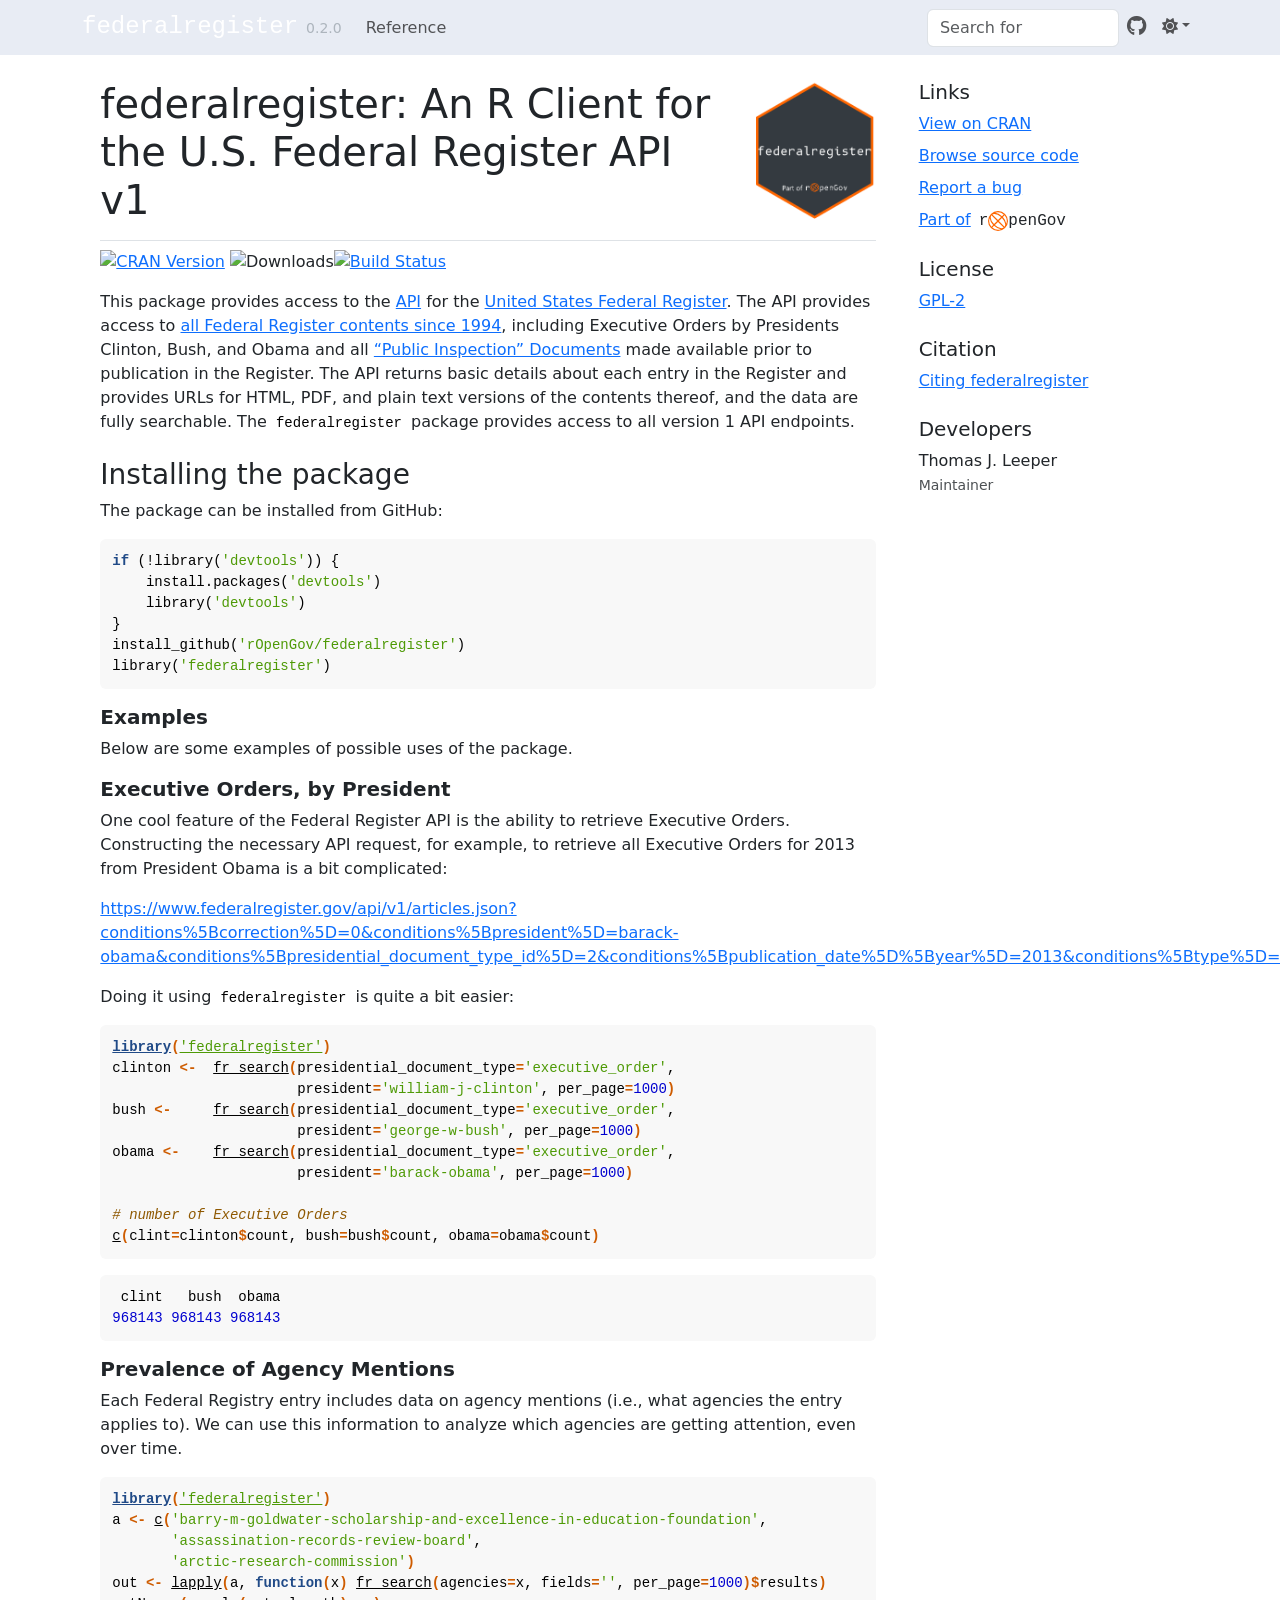
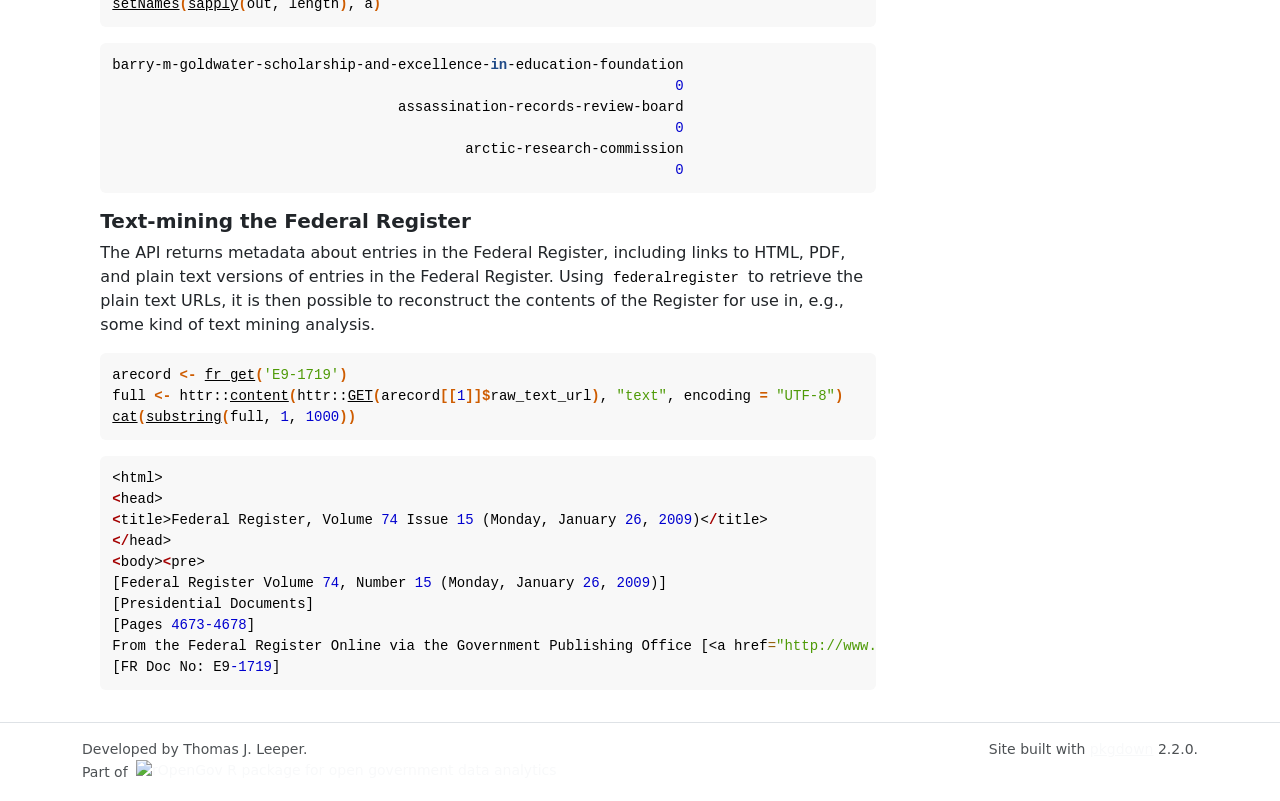
==== commit 5605691b: "Built site for federalregister@0.2.0: 6ecadaa" ====
--- a/index.html
+++ b/index.html
@@ -6,34 +6,29 @@
 <meta http-equiv="X-UA-Compatible" content="IE=edge">
 <meta name="viewport" content="width=device-width, initial-scale=1, shrink-to-fit=no">
 <title>Client Package for the U.S. Federal Register API • federalregister</title>
-<!-- favicons --><link rel="icon" type="image/png" sizes="16x16" href="favicon-16x16.png">
-<link rel="icon" type="image/png" sizes="32x32" href="favicon-32x32.png">
-<link rel="apple-touch-icon" type="image/png" sizes="180x180" href="apple-touch-icon.png">
-<link rel="apple-touch-icon" type="image/png" sizes="120x120" href="apple-touch-icon-120x120.png">
-<link rel="apple-touch-icon" type="image/png" sizes="76x76" href="apple-touch-icon-76x76.png">
-<link rel="apple-touch-icon" type="image/png" sizes="60x60" href="apple-touch-icon-60x60.png">
-<script src="katex-auto.js"></script><script src="deps/jquery-3.6.0/jquery-3.6.0.min.js"></script><meta name="viewport" content="width=device-width, initial-scale=1, shrink-to-fit=no">
+<!-- favicons --><link rel="icon" type="image/png" sizes="96x96" href="favicon-96x96.png">
+<link rel="icon" type="”image/svg+xml”" href="favicon.svg">
+<link rel="apple-touch-icon" sizes="180x180" href="apple-touch-icon.png">
+<link rel="icon" sizes="any" href="favicon.ico">
+<link rel="manifest" href="site.webmanifest">
+<script src="lightswitch.js"></script><script src="deps/jquery-3.6.0/jquery-3.6.0.min.js"></script><meta name="viewport" content="width=device-width, initial-scale=1, shrink-to-fit=no">
 <link href="deps/bootstrap-5.3.1/bootstrap.min.css" rel="stylesheet">
 <script src="deps/bootstrap-5.3.1/bootstrap.bundle.min.js"></script><link href="deps/font-awesome-6.5.2/css/all.min.css" rel="stylesheet">
 <link href="deps/font-awesome-6.5.2/css/v4-shims.min.css" rel="stylesheet">
-<script src="deps/headroom-0.11.0/headroom.min.js"></script><script src="deps/headroom-0.11.0/jQuery.headroom.min.js"></script><script src="deps/bootstrap-toc-1.0.1/bootstrap-toc.min.js"></script><script src="deps/clipboard.js-2.0.11/clipboard.min.js"></script><script src="deps/search-1.0.0/autocomplete.jquery.min.js"></script><script src="deps/search-1.0.0/fuse.min.js"></script><script src="deps/search-1.0.0/mark.min.js"></script><link href="deps/KaTex-0.16.10/katex.min.css" rel="stylesheet">
-<script src="deps/KaTex-0.16.10/katex.min.js"></script><!-- pkgdown --><script src="pkgdown.js"></script><meta property="og:title" content="Client Package for the U.S. Federal Register API">
+<script src="deps/headroom-0.11.0/headroom.min.js"></script><script src="deps/headroom-0.11.0/jQuery.headroom.min.js"></script><script src="deps/bootstrap-toc-1.0.1/bootstrap-toc.min.js"></script><script src="deps/clipboard.js-2.0.11/clipboard.min.js"></script><script src="deps/search-1.0.0/autocomplete.jquery.min.js"></script><script src="deps/search-1.0.0/fuse.min.js"></script><script src="deps/search-1.0.0/mark.min.js"></script><!-- pkgdown --><script src="pkgdown.js"></script><meta property="og:title" content="Client Package for the U.S. Federal Register API">
 <meta name="description" content="Access data from the Federal Register API &lt;https://www.federalregister.gov/developers/api/v1&gt;.">
 <meta property="og:description" content="Access data from the Federal Register API &lt;https://www.federalregister.gov/developers/api/v1&gt;.">
 <meta property="og:image" content="https://ropengov.github.io/federalregister/logo.png">
 <meta name="twitter:card" content="summary_large_image">
 <meta name="twitter:creator" content="@rOpenGov">
 <meta name="twitter:site" content="@rOpenGov">
-<link rel="preconnect" href="https://fonts.googleapis.com">
-<link rel="preconnect" href="https://fonts.gstatic.com" crossorigin>
-<link href="https://fonts.googleapis.com/css2?family=B612+Mono:ital,wght@0,400;0,700;1,400;1,700&amp;family=Roboto+Mono:ital,wght@0,100..700;1,100..700&amp;display=swap" rel="stylesheet">
 <!-- rogtemplate style sheet --><link href="BS5/rogtemplate.min.css" rel="stylesheet">
 </head>
 <body>
     <a href="#main" class="visually-hidden-focusable">Skip to contents</a>
 
 
-    <nav class="navbar navbar-expand-lg fixed-top bg-dark" data-bs-theme="dark" aria-label="Site navigation"><div class="container">
+    <nav class="navbar navbar-expand-lg fixed-top " aria-label="Site navigation"><div class="container">
 
     <a class="navbar-brand me-2" href="index.html">federalregister</a>
 
@@ -53,6 +48,14 @@
  <input class="form-control" type="search" name="search-input" id="search-input" autocomplete="off" aria-label="Search site" placeholder="Search for" data-search-index="search.json">
 </form></li>
 <li class="nav-item"><a class="external-link nav-link" href="https://github.com/rOpenGov/federalregister/" aria-label="GitHub"><span class="fa fab fa-github fa-lg"></span></a></li>
+<li class="nav-item dropdown">
+  <button class="nav-link dropdown-toggle" type="button" id="dropdown-lightswitch" data-bs-toggle="dropdown" aria-expanded="false" aria-haspopup="true" aria-label="Light switch"><span class="fa fa-sun"></span></button>
+  <ul class="dropdown-menu dropdown-menu-end" aria-labelledby="dropdown-lightswitch">
+<li><button class="dropdown-item" data-bs-theme-value="light"><span class="fa fa-sun"></span> Light</button></li>
+    <li><button class="dropdown-item" data-bs-theme-value="dark"><span class="fa fa-moon"></span> Dark</button></li>
+    <li><button class="dropdown-item" data-bs-theme-value="auto"><span class="fa fa-adjust"></span> Auto</button></li>
+  </ul>
+</li>
       </ul>
 </div>
 
@@ -147,7 +150,9 @@
 <li><a href="https://cloud.r-project.org/package=federalregister" class="external-link">View on CRAN</a></li>
 <li><a href="https://github.com/rOpenGov/federalregister/" class="external-link">Browse source code</a></li>
 <li><a href="https://github.com/rOpenGov/federalregister/issues" class="external-link">Report a bug</a></li>
-<li><a href="https://ropengov.org/" class="external-link">Part of <img src="https://raw.githubusercontent.com/rOpenGov/homepage/master/static/images/logo2020_black_orange.svg" height="20" class="d-inline-block mx-1 rog-logo"></a></li>
+<li>
+<a href="https://ropengov.org/" class="external-link">Part of<span class="mini_logo ms-2">r<img src="rog_logo.svg" height="20" alt="rOpenGov logo" class="round-logo">penGov</span></a>
+</li>
 </ul>
 </div>
 
@@ -169,7 +174,7 @@
 <div class="developers">
 <h2 data-toc-skip>Developers</h2>
 <ul class="list-unstyled">
-<li>Thomas J. Leeper <br><small class="roles"> Maintainer </small>  </li>
+<li>Thomas J. Leeper <br><small class="roles"> Maintainer </small>   </li>
 </ul>
 </div>
 
@@ -180,11 +185,11 @@
 
 
     <footer><div class="pkgdown-footer-left">
-  <p>Developed by Thomas J. Leeper.</p>
+  <p>Developed by Thomas J. Leeper. <br>Part of <a href="http://ropengov.org/" class="external-link"><img src="https://ropengov.github.io/rogtemplate/logo2020_white_orange.svg" height="20" class="d-inline-block mx-1 rog-logo" alt="rOpenGov R package for open government data analytics"></a></p>
 </div>
 
 <div class="pkgdown-footer-right">
-  <p>Site built with <a href="https://pkgdown.r-lib.org/" class="external-link">pkgdown</a> 2.1.1.</p>
+  <p>Site built with <a href="https://pkgdown.r-lib.org/" class="external-link">pkgdown</a> 2.2.0.</p>
 </div>
 
     </footer>
@@ -192,7 +197,7 @@
 
 
 
-    <!-- Add ropengov logo -->
-  <script src="BS5/logo.js"></script>
-</body>
+
+
+  </body>
 </html>
--- a/BS5/rogtemplate.min.css
+++ b/BS5/rogtemplate.min.css
@@ -1,5 +1 @@
-/*!
-	* Beautify: https://www.freeformatter.com/css-beautifier.html
-	* Minify: https://www.freeformatter.com/css-minifier.html
-	* From http://ropengov.org/css/style.css
-*/.blog-header,.blog-post,.blog-pagination{margin-bottom:2rem}.blog-post img{max-width:100%}img[src$='#center']{display:block;margin:.7rem auto}img[src$='#floatleft']{float:left;margin:.7rem}img[src$='#floatright']{float:right;margin:.7rem}.navbar-dark.bg-dark{background-color:#343a40 !important}.navbar-brand{font-family:'B612 Mono',monospace;letter-spacing:2px;font-size:1.5rem;color:#fff}.navbar-brand:hover,.navbar-brand:focus{color:#fff}.navbar .text-muted{color:#6c757d !important}.navbar .nav-link{color:rgba(255,255,255,.5)}.navbar .nav-link:hover,.navbar .nav-link:focus{color:rgba(255,255,255,.75);background:#343a40 !important}footer{width:100vw;position:relative;left:50%;right:50%;margin-left:-50vw;margin-right:-50vw;background-color:#343a40 !important;color:white;margin-bottom:0}.rog-logo{margin-bottom:5px}footer a{color:#dee2e6}footer a:hover,footer a:focus{color:#f60}footer .pkgdown-footer-right{margin-right:auto;padding-right:1.25rem}footer .pkgdown-footer-left{margin-left:auto;padding-left:1.25rem}@media screen and (max-width:576px){footer .pkgdown-footer-right,footer .pkgdown-footer-left{margin-right:.75rem;margin-left:.75rem;padding-left:0;padding-right:0}}@media(max-width:768px) and (min-width:576px){footer .pkgdown-footer-right,footer .pkgdown-footer-left{max-width:270px}}@media(max-width:992px) and (min-width:768px){footer .pkgdown-footer-right,footer .pkgdown-footer-left{max-width:360px}}@media(max-width:1200px) and (min-width:992px){footer .pkgdown-footer-right,footer .pkgdown-footer-left{max-width:480px}}@media(max-width:1400px) and (min-width:1200px){footer .pkgdown-footer-right,footer .pkgdown-footer-left{max-width:570px}}@media(min-width:1400px){footer .pkgdown-footer-right,footer .pkgdown-footer-left{max-width:660px}}.btn-copy-ex{color:white;background-color:#343a40;border-color:#343a40}.btn-copy-ex:hover,.btn-copy-ex:focus{color:white;background-color:#f60;border-color:#f60}.caption,.figure{color:#6c757d;margin-left:auto;margin-right:auto;margin-top:.5rem;font-size:85%}.pkg{font-weight:bold}.template-reference-topic dt code{font-weight:700;font-family:var(--bs-body-font-family);font-size:var(--bs-body-font-size);color:var(--bs-body-color);text-align:var(--bs-body-text-align);background-color:var(--bs-body-bg);padding:0;border-radius:0}.allctb-avatar{border:1px solid;border-radius:50%;border-color:var(--bs-dark-border-subtle);max-width:100px}table.allctb-table td{border-color:transparent}
+/*! Compressed with sass R library https: //rstudio.github.io/sass/ */[data-bs-theme="dark"]{color-scheme:dark;--bs-body-bg: hsla(210, 10%, 25%, 1)}.dropdown-menu{--bs-dropdown-bg: var(--brand-gray_dark);--bs-dropdown-link-active-bg: var(--bs-dropdown-bg);--bs-dropdown-link-color: var(--bs-navbar-color);--bs-dropdown-link-hover-color: rgba(255, 255, 255, 0.75);--bs-dropdown-link-hover-bg: var(--bs-dropdown-bg);--bs-dropdown-header-color: var(--bs-dropdown-link-hover-color)}main img{margin-left:auto;margin-right:auto}.caption,.figure,.figcaption,figcaption,caption{color:var(--bs-secondary);margin-left:auto;margin-right:auto;margin-top:1rem;font-size:0.875rem;width:100%}.navbar-brand{font-family:"B612 Mono", monospace;font-size:1.5rem;color:var(--bs-white)}.navbar .text-muted{color:var(--bs-gray-500) !important}#navbar .nav-link:hover,#navbar .nav-link:focus{color:rgba(255,255,255,0.75);background-color:transparent}#navbar .dropdown-menu .dropdown-item.active:hover,#navbar .dropdown-menu .dropdown-item.active:focus{color:rgba(255,255,255,0.75)}#navbar .nav-item.active .nav-link,#navbar .dropdown-menu .dropdown-item.active{color:var(--bs-white);background:transparent}#navbar .dropdown-menu .dropdown-item .fa{opacity:1;color:inherit}.navbar-nav .nav-item.dropdown ul li:first-child hr{display:none}.algolia-autocomplete .aa-dropdown-menu{color:var(--bs-body-color);background-color:var(--bs-body-bg)}mark,.mark{background:linear-gradient(-100deg, RGBA(var(--bs-warning-rgb), 0.2), RGBA(var(--bs-warning-rgb), 0.7) 95%, RGBA(var(--bs-warning-rgb), 0.1))}footer{width:100vw;position:relative;left:50%;right:50%;margin-left:-50vw;margin-right:-50vw;margin-bottom:0}footer a{color:var(--bs-light)}footer a:hover,footer a:focus{color:var(--bs-warning)}footer .pkgdown-footer-right{margin-right:auto;padding-right:1.25rem}footer .pkgdown-footer-left{margin-left:auto;padding-left:1.25rem}@media screen and (max-width: 576px){footer .pkgdown-footer-right,footer .pkgdown-footer-left{margin:0 0.75rem;padding:0 12px}}@media (max-width: 768px) and (min-width: 576px){footer .pkgdown-footer-right,footer .pkgdown-footer-left{max-width:270px}}@media (max-width: 992px) and (min-width: 768px){footer .pkgdown-footer-right,footer .pkgdown-footer-left{max-width:360px}}@media (max-width: 1200px) and (min-width: 992px){footer .pkgdown-footer-right,footer .pkgdown-footer-left{max-width:480px}}@media (max-width: 1400px) and (min-width: 1200px){footer .pkgdown-footer-right,footer .pkgdown-footer-left{max-width:570px}}@media (min-width: 1400px){footer .pkgdown-footer-right,footer .pkgdown-footer-left{max-width:660px}}.author,.date{color:var(--bs-secondary);font-size:var(--bs-body-font-size);font-weight:var(--bs-body-font-weight);margin-bottom:0.5rem}.rog-logo{margin-bottom:5px}.mini_logo{font-family:"B612 Mono", monospace;text-decoration:none;color:var(--bs-body-color);display:inline-block}[data-bs-theme="dark"] img.r-plt,[data-bs-theme="dark"] pre .r-plt.img img,[data-bs-theme="dark"] .cell-output-display img{filter:brightness(80%) !important}[data-bs-theme="dark"] img:not(.logo,.d-inline-block,.round-logo,.rog-logo){filter:brightness(80%) !important}.btn-copy-ex{color:white;background-color:var(--bs-gray-dark);border-color:var(--bs-gray-dark)}.btn-copy-ex:hover,.btn-copy-ex:focus{color:white;background-color:var(--bs-warning);border-color:var(--bs-warning)}.pkg{font-weight:bold}code a:any-link{text-decoration:underline;background-color:transparent !important}a>code{text-decoration:underline;color:var(--bs-code-color)}code{font-size:87.5%;word-wrap:break-word;background-color:var(--body-bg) !important}@media (max-width: 575.98px){.btn-copy-ex{right:5px}div>pre{border-radius:0}:not(li,blockquote)>div>pre{margin-left:calc(var(--bs-gutter-x) * -0.5);margin-right:calc(var(--bs-gutter-x) * -0.5);padding-left:1rem;padding-right:1rem}:not(li,blockquote)>div>.btn-copy-ex{right:calc(var(--bs-gutter-x) * -0.5 + 5px)}}pre{border:none}[data-bs-theme="dark"] pre{background-color:var(--brand-gray_dark);color:#fff}[data-bs-theme="dark"] pre code span.al{color:var(--bs-danger-text-emphasis)}[data-bs-theme="dark"] pre code span.an{color:var(--bs-warning-text-emphasis);font-weight:bold;font-style:italic}[data-bs-theme="dark"] pre code span.at{color:var(--bs-form-valid-color)}[data-bs-theme="dark"] pre code span.bn{color:var(--bs-primary-text-emphasis)}[data-bs-theme="dark"] pre code span.cf{color:var(--bs-link-hover-color);font-weight:bold}[data-bs-theme="dark"] pre code span.ch{color:var(--bs-success-text-emphasis)}[data-bs-theme="dark"] pre code span.cn{color:#fff}[data-bs-theme="dark"] pre code span.co{color:var(--bs-warning-text-emphasis);font-style:italic}[data-bs-theme="dark"] pre code span.cv{color:var(--bs-warning-text-emphasis);font-weight:bold;font-style:italic}[data-bs-theme="dark"] pre code span.do{color:var(--bs-warning-text-emphasis);font-weight:bold;font-style:italic}[data-bs-theme="dark"] pre code span.dt{color:var(--bs-link-hover-color)}[data-bs-theme="dark"] pre code span.dv{color:var(--bs-primary-text-emphasis)}[data-bs-theme="dark"] pre code span.er{color:var(--bs-danger-text-emphasis);font-weight:bold}[data-bs-theme="dark"] pre code span.fl{color:var(--bs-primary-text-emphasis)}[data-bs-theme="dark"] pre code span.fu{color:#fff}[data-bs-theme="dark"] pre code span.in{color:var(--bs-warning-text-emphasis);font-weight:bold;font-style:italic}[data-bs-theme="dark"] pre code span.kw{color:var(--bs-link-hover-color);font-weight:bold}[data-bs-theme="dark"] pre code span.op{color:var(--bs-warning-text-emphasis);font-weight:bold}[data-bs-theme="dark"] pre code span.ot{color:var(--bs-warning-text-emphasis)}[data-bs-theme="dark"] pre code span.pp{color:var(--bs-warning-text-emphasis);font-style:italic}[data-bs-theme="dark"] pre code span.sc{color:#fff}[data-bs-theme="dark"] pre code span.ss{color:var(--bs-success-text-emphasis)}[data-bs-theme="dark"] pre code span.st{color:var(--bs-success-text-emphasis)}[data-bs-theme="dark"] pre code span.va{color:#fff}[data-bs-theme="dark"] pre code span.vs{color:var(--bs-success-text-emphasis)}[data-bs-theme="dark"] pre code span.wa{color:var(--bs-warning-text-emphasis);font-weight:bold;font-style:italic}[data-bs-theme="dark"] .reactable.html-widget{filter:none !important}[data-bs-theme="dark"] .Reactable{background-color:var(--bs-body-bg);color:var(--bs-body-color)}[data-bs-theme="dark"] .rt-sticky,[data-bs-theme="dark"] .rt-tbody,[data-bs-theme="dark"] .rt-tr,[data-bs-theme="dark"] .rt-tr-group{background-color:inherit}[data-bs-theme="dark"] .rt-table{border-color:var(--brand-gray_dark)}[data-bs-theme="dark"] .rt-th{border-bottom:2px solid var(--brand-gray_dark);border-left-color:var(--brand-gray_dark)}[data-bs-theme="dark"] .rt-td{border-left-color:var(--brand-gray_dark);border-top:1px solid var(--brand-gray_dark)}[data-bs-theme="dark"] .rt-th-group:after{background-color:var(--brand-gray_dark)}[data-bs-theme="dark"] .rt-tr-striped{background-color:rgba(0,0,0,0.03)}[data-bs-theme="dark"] .rt-tr-striped-sticky{background-color:var(--brand-gray_dark)}[data-bs-theme="dark"] .rt-tr-highlight:hover,[data-bs-theme="dark"] .rt-tr-highlight-sticky:hover{background-color:var(--bs-gray-800)}[data-bs-theme="dark"] .rt-td-filter{border-bottom:1px solid var(--brand-gray_dark)}[data-bs-theme="dark"] .rt-filter{background-color:var(--brand-gray_dark);border:1px solid var(--brand-gray_dark);color:inherit}[data-bs-theme="dark"] .rt-filter:focus{border:1px solid var(--brand-gray_dark)}[data-bs-theme="dark"] .rt-expander:after{border-top:7px solid var(--brand-gray_dark)}[data-bs-theme="dark"] .rt-pagination{border-top:1px solid var(--brand-gray_dark)}[data-bs-theme="dark"] .rt-page-jump,[data-bs-theme="dark"] .rt-page-size-select{background-color:var(--bs-body-bg);border:1px solid var(--brand-gray_dark)}[data-bs-theme="dark"] .rt-page-button:hover{background-color:var(--bs-gray-800)}[data-bs-theme="dark"] .rt-page-button:active{background-color:rgba(0,0,0,0.08)}[data-bs-theme="dark"] .rt-keyboard-active .rt-page-button:focus{background-color:rgba(0,0,0,0.04)}[data-bs-theme="dark"] .rt-page-button:disabled:focus,[data-bs-theme="dark"] .rt-page-button:disabled:hover{background-color:transparent}[data-bs-theme="dark"] .rt-tbody-no-data .rt-td{border-color:transparent}[data-bs-theme="dark"] .rt-search{background-color:var(--brand-gray_dark);border:1px solid var(--brand-gray_dark);color:var(--bs-body-color)}[data-bs-theme="dark"] .rt-search:active,[data-bs-theme="dark"] .rt-search:focus{border:1px solid var(--brand-gray_dark)}[data-bs-theme="dark"] .rt-borderless .rt-td,[data-bs-theme="dark"] .rt-tr-group:first-child>.rt-tr:first-child .rt-td{border-top-color:var(--brand-gray_dark)}
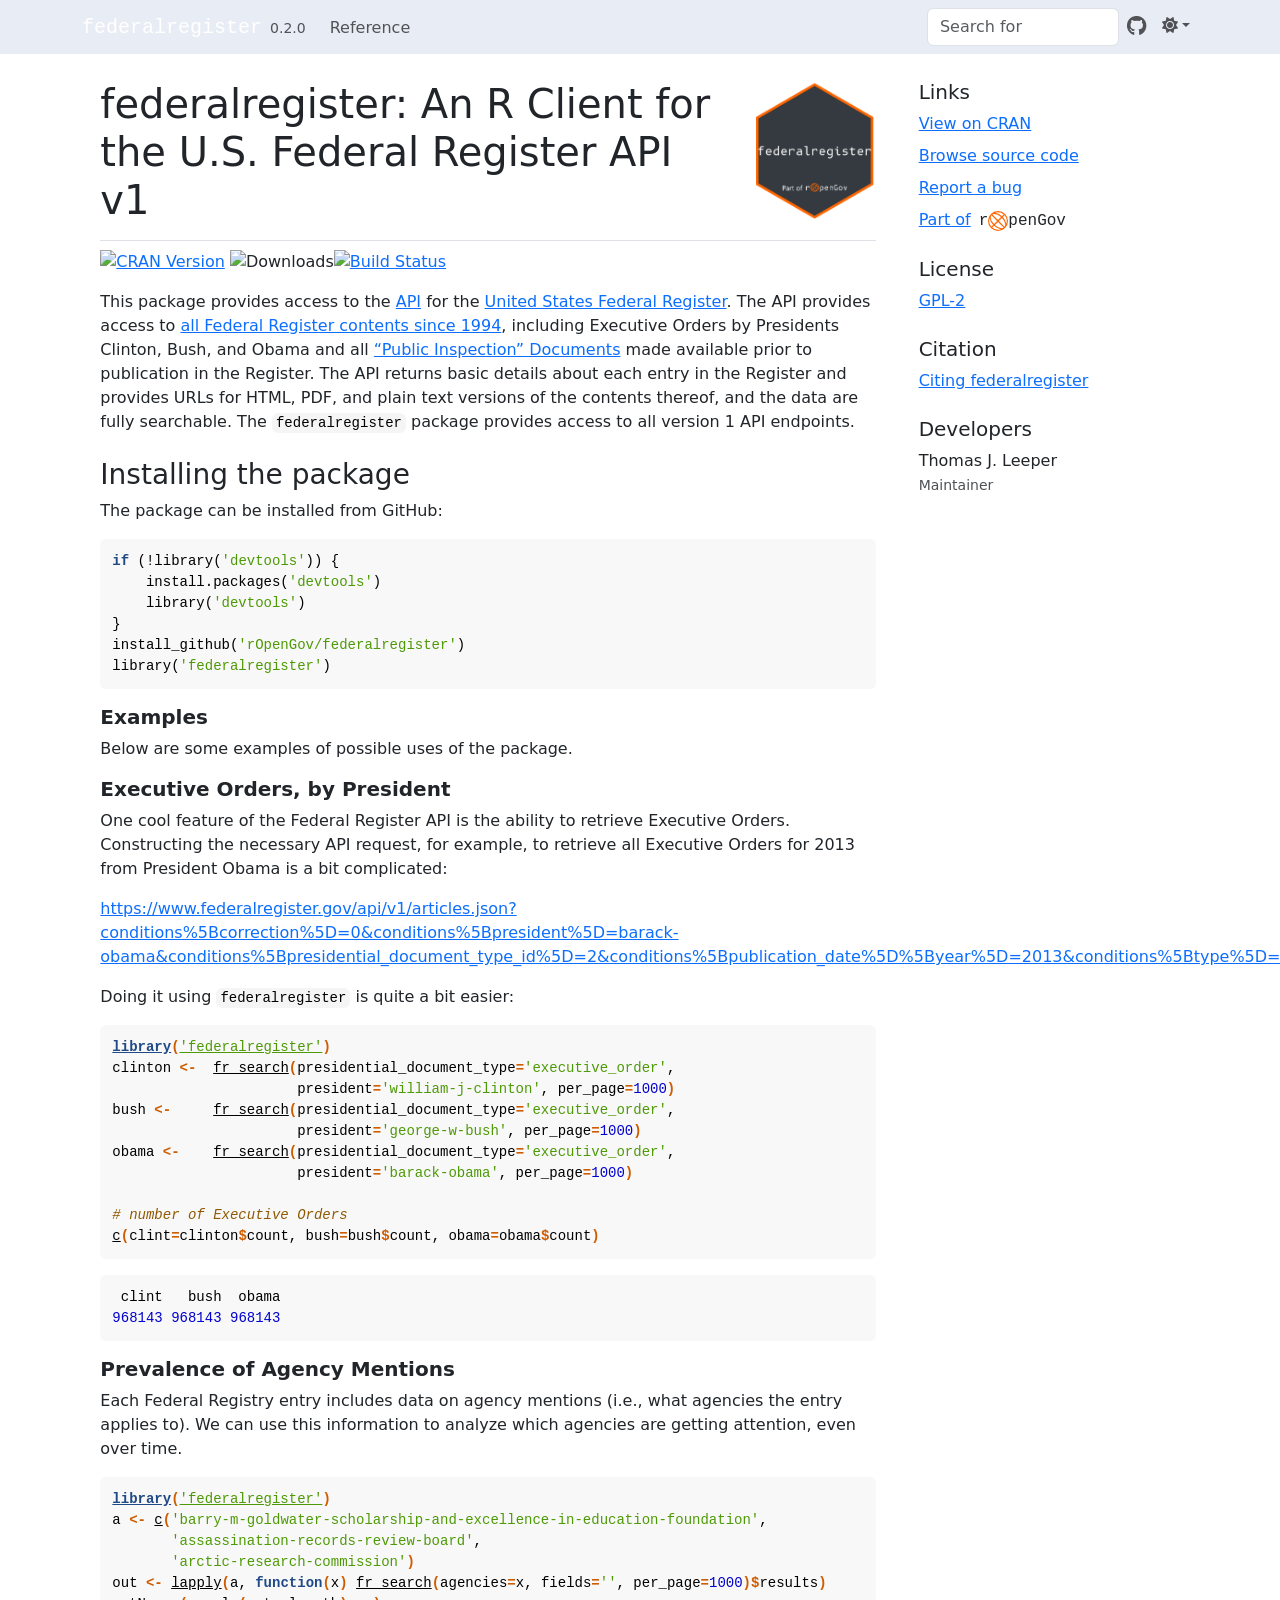
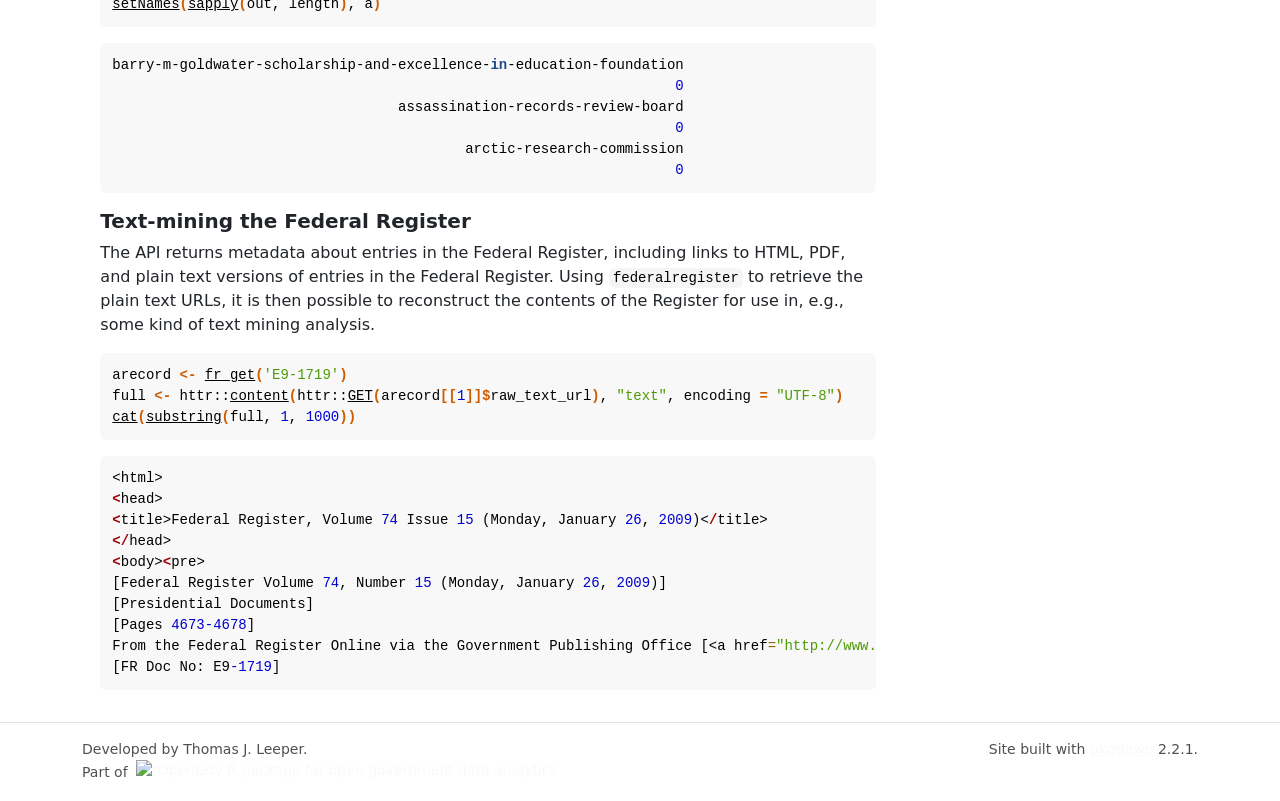
==== commit b6bb386f: "Built site for federalregister@0.2.0: 6ecadaa" ====
--- a/index.html
+++ b/index.html
@@ -11,9 +11,10 @@
 <link rel="apple-touch-icon" sizes="180x180" href="apple-touch-icon.png">
 <link rel="icon" sizes="any" href="favicon.ico">
 <link rel="manifest" href="site.webmanifest">
-<script src="lightswitch.js"></script><script src="deps/jquery-3.6.0/jquery-3.6.0.min.js"></script><meta name="viewport" content="width=device-width, initial-scale=1, shrink-to-fit=no">
-<link href="deps/bootstrap-5.3.1/bootstrap.min.css" rel="stylesheet">
-<script src="deps/bootstrap-5.3.1/bootstrap.bundle.min.js"></script><link href="deps/font-awesome-6.5.2/css/all.min.css" rel="stylesheet">
+<!-- katex math --><link rel="stylesheet" href="https://cdn.jsdelivr.net/npm/katex@0.16.11/dist/katex.min.css" integrity="sha384-nB0miv6/jRmo5UMMR1wu3Gz6NLsoTkbqJghGIsx//Rlm+ZU03BU6SQNC66uf4l5+" crossorigin="anonymous">
+<script defer src="https://cdn.jsdelivr.net/npm/katex@0.16.11/dist/katex.min.js" integrity="sha384-7zkQWkzuo3B5mTepMUcHkMB5jZaolc2xDwL6VFqjFALcbeS9Ggm/Yr2r3Dy4lfFg" crossorigin="anonymous"></script><script defer src="https://cdn.jsdelivr.net/npm/katex@0.16.11/dist/contrib/auto-render.min.js" integrity="sha384-43gviWU0YVjaDtb/GhzOouOXtZMP/7XUzwPTstBeZFe/+rCMvRwr4yROQP43s0Xk" crossorigin="anonymous" onload="renderMathInElement(document.body);"></script><script src="katex-auto.js"></script><script src="lightswitch.js"></script><script src="deps/jquery-3.6.0/jquery-3.6.0.min.js"></script><meta name="viewport" content="width=device-width, initial-scale=1, shrink-to-fit=no">
+<link href="deps/bootstrap-5.3.8/bootstrap.min.css" rel="stylesheet">
+<script src="deps/bootstrap-5.3.8/bootstrap.bundle.min.js"></script><link href="deps/font-awesome-6.5.2/css/all.min.css" rel="stylesheet">
 <link href="deps/font-awesome-6.5.2/css/v4-shims.min.css" rel="stylesheet">
 <script src="deps/headroom-0.11.0/headroom.min.js"></script><script src="deps/headroom-0.11.0/jQuery.headroom.min.js"></script><script src="deps/bootstrap-toc-1.0.1/bootstrap-toc.min.js"></script><script src="deps/clipboard.js-2.0.11/clipboard.min.js"></script><script src="deps/search-1.0.0/autocomplete.jquery.min.js"></script><script src="deps/search-1.0.0/fuse.min.js"></script><script src="deps/search-1.0.0/mark.min.js"></script><!-- pkgdown --><script src="pkgdown.js"></script><meta property="og:title" content="Client Package for the U.S. Federal Register API">
 <meta name="description" content="Access data from the Federal Register API &lt;https://www.federalregister.gov/developers/api/v1&gt;.">
@@ -150,9 +151,8 @@
 <li><a href="https://cloud.r-project.org/package=federalregister" class="external-link">View on CRAN</a></li>
 <li><a href="https://github.com/rOpenGov/federalregister/" class="external-link">Browse source code</a></li>
 <li><a href="https://github.com/rOpenGov/federalregister/issues" class="external-link">Report a bug</a></li>
-<li>
-<a href="https://ropengov.org/" class="external-link">Part of<span class="mini_logo ms-2">r<img src="rog_logo.svg" height="20" alt="rOpenGov logo" class="round-logo">penGov</span></a>
-</li>
+<li><a href="https://ropengov.org/" class="external-link">Part of<span class="mini_logo ms-2">r<img src="rog_logo.svg" height="20" alt="rOpenGov logo" class="round-logo">penGov</span>
+</a></li>
 </ul>
 </div>
 
@@ -189,7 +189,7 @@
 </div>
 
 <div class="pkgdown-footer-right">
-  <p>Site built with <a href="https://pkgdown.r-lib.org/" class="external-link">pkgdown</a> 2.2.0.</p>
+  <p>Site built with <a href="https://pkgdown.r-lib.org/" class="external-link">pkgdown</a> 2.2.1.</p>
 </div>
 
     </footer>
--- a/BS5/rogtemplate.min.css
+++ b/BS5/rogtemplate.min.css
@@ -1 +1 @@
-/*! Compressed with sass R library https: //rstudio.github.io/sass/ */[data-bs-theme="dark"]{color-scheme:dark;--bs-body-bg: hsla(210, 10%, 25%, 1)}.dropdown-menu{--bs-dropdown-bg: var(--brand-gray_dark);--bs-dropdown-link-active-bg: var(--bs-dropdown-bg);--bs-dropdown-link-color: var(--bs-navbar-color);--bs-dropdown-link-hover-color: rgba(255, 255, 255, 0.75);--bs-dropdown-link-hover-bg: var(--bs-dropdown-bg);--bs-dropdown-header-color: var(--bs-dropdown-link-hover-color)}main img{margin-left:auto;margin-right:auto}.caption,.figure,.figcaption,figcaption,caption{color:var(--bs-secondary);margin-left:auto;margin-right:auto;margin-top:1rem;font-size:0.875rem;width:100%}.navbar-brand{font-family:"B612 Mono", monospace;font-size:1.5rem;color:var(--bs-white)}.navbar .text-muted{color:var(--bs-gray-500) !important}#navbar .nav-link:hover,#navbar .nav-link:focus{color:rgba(255,255,255,0.75);background-color:transparent}#navbar .dropdown-menu .dropdown-item.active:hover,#navbar .dropdown-menu .dropdown-item.active:focus{color:rgba(255,255,255,0.75)}#navbar .nav-item.active .nav-link,#navbar .dropdown-menu .dropdown-item.active{color:var(--bs-white);background:transparent}#navbar .dropdown-menu .dropdown-item .fa{opacity:1;color:inherit}.navbar-nav .nav-item.dropdown ul li:first-child hr{display:none}.algolia-autocomplete .aa-dropdown-menu{color:var(--bs-body-color);background-color:var(--bs-body-bg)}mark,.mark{background:linear-gradient(-100deg, RGBA(var(--bs-warning-rgb), 0.2), RGBA(var(--bs-warning-rgb), 0.7) 95%, RGBA(var(--bs-warning-rgb), 0.1))}footer{width:100vw;position:relative;left:50%;right:50%;margin-left:-50vw;margin-right:-50vw;margin-bottom:0}footer a{color:var(--bs-light)}footer a:hover,footer a:focus{color:var(--bs-warning)}footer .pkgdown-footer-right{margin-right:auto;padding-right:1.25rem}footer .pkgdown-footer-left{margin-left:auto;padding-left:1.25rem}@media screen and (max-width: 576px){footer .pkgdown-footer-right,footer .pkgdown-footer-left{margin:0 0.75rem;padding:0 12px}}@media (max-width: 768px) and (min-width: 576px){footer .pkgdown-footer-right,footer .pkgdown-footer-left{max-width:270px}}@media (max-width: 992px) and (min-width: 768px){footer .pkgdown-footer-right,footer .pkgdown-footer-left{max-width:360px}}@media (max-width: 1200px) and (min-width: 992px){footer .pkgdown-footer-right,footer .pkgdown-footer-left{max-width:480px}}@media (max-width: 1400px) and (min-width: 1200px){footer .pkgdown-footer-right,footer .pkgdown-footer-left{max-width:570px}}@media (min-width: 1400px){footer .pkgdown-footer-right,footer .pkgdown-footer-left{max-width:660px}}.author,.date{color:var(--bs-secondary);font-size:var(--bs-body-font-size);font-weight:var(--bs-body-font-weight);margin-bottom:0.5rem}.rog-logo{margin-bottom:5px}.mini_logo{font-family:"B612 Mono", monospace;text-decoration:none;color:var(--bs-body-color);display:inline-block}[data-bs-theme="dark"] img.r-plt,[data-bs-theme="dark"] pre .r-plt.img img,[data-bs-theme="dark"] .cell-output-display img{filter:brightness(80%) !important}[data-bs-theme="dark"] img:not(.logo,.d-inline-block,.round-logo,.rog-logo){filter:brightness(80%) !important}.btn-copy-ex{color:white;background-color:var(--bs-gray-dark);border-color:var(--bs-gray-dark)}.btn-copy-ex:hover,.btn-copy-ex:focus{color:white;background-color:var(--bs-warning);border-color:var(--bs-warning)}.pkg{font-weight:bold}code a:any-link{text-decoration:underline;background-color:transparent !important}a>code{text-decoration:underline;color:var(--bs-code-color)}code{font-size:87.5%;word-wrap:break-word;background-color:var(--body-bg) !important}@media (max-width: 575.98px){.btn-copy-ex{right:5px}div>pre{border-radius:0}:not(li,blockquote)>div>pre{margin-left:calc(var(--bs-gutter-x) * -0.5);margin-right:calc(var(--bs-gutter-x) * -0.5);padding-left:1rem;padding-right:1rem}:not(li,blockquote)>div>.btn-copy-ex{right:calc(var(--bs-gutter-x) * -0.5 + 5px)}}pre{border:none}[data-bs-theme="dark"] pre{background-color:var(--brand-gray_dark);color:#fff}[data-bs-theme="dark"] pre code span.al{color:var(--bs-danger-text-emphasis)}[data-bs-theme="dark"] pre code span.an{color:var(--bs-warning-text-emphasis);font-weight:bold;font-style:italic}[data-bs-theme="dark"] pre code span.at{color:var(--bs-form-valid-color)}[data-bs-theme="dark"] pre code span.bn{color:var(--bs-primary-text-emphasis)}[data-bs-theme="dark"] pre code span.cf{color:var(--bs-link-hover-color);font-weight:bold}[data-bs-theme="dark"] pre code span.ch{color:var(--bs-success-text-emphasis)}[data-bs-theme="dark"] pre code span.cn{color:#fff}[data-bs-theme="dark"] pre code span.co{color:var(--bs-warning-text-emphasis);font-style:italic}[data-bs-theme="dark"] pre code span.cv{color:var(--bs-warning-text-emphasis);font-weight:bold;font-style:italic}[data-bs-theme="dark"] pre code span.do{color:var(--bs-warning-text-emphasis);font-weight:bold;font-style:italic}[data-bs-theme="dark"] pre code span.dt{color:var(--bs-link-hover-color)}[data-bs-theme="dark"] pre code span.dv{color:var(--bs-primary-text-emphasis)}[data-bs-theme="dark"] pre code span.er{color:var(--bs-danger-text-emphasis);font-weight:bold}[data-bs-theme="dark"] pre code span.fl{color:var(--bs-primary-text-emphasis)}[data-bs-theme="dark"] pre code span.fu{color:#fff}[data-bs-theme="dark"] pre code span.in{color:var(--bs-warning-text-emphasis);font-weight:bold;font-style:italic}[data-bs-theme="dark"] pre code span.kw{color:var(--bs-link-hover-color);font-weight:bold}[data-bs-theme="dark"] pre code span.op{color:var(--bs-warning-text-emphasis);font-weight:bold}[data-bs-theme="dark"] pre code span.ot{color:var(--bs-warning-text-emphasis)}[data-bs-theme="dark"] pre code span.pp{color:var(--bs-warning-text-emphasis);font-style:italic}[data-bs-theme="dark"] pre code span.sc{color:#fff}[data-bs-theme="dark"] pre code span.ss{color:var(--bs-success-text-emphasis)}[data-bs-theme="dark"] pre code span.st{color:var(--bs-success-text-emphasis)}[data-bs-theme="dark"] pre code span.va{color:#fff}[data-bs-theme="dark"] pre code span.vs{color:var(--bs-success-text-emphasis)}[data-bs-theme="dark"] pre code span.wa{color:var(--bs-warning-text-emphasis);font-weight:bold;font-style:italic}[data-bs-theme="dark"] .reactable.html-widget{filter:none !important}[data-bs-theme="dark"] .Reactable{background-color:var(--bs-body-bg);color:var(--bs-body-color)}[data-bs-theme="dark"] .rt-sticky,[data-bs-theme="dark"] .rt-tbody,[data-bs-theme="dark"] .rt-tr,[data-bs-theme="dark"] .rt-tr-group{background-color:inherit}[data-bs-theme="dark"] .rt-table{border-color:var(--brand-gray_dark)}[data-bs-theme="dark"] .rt-th{border-bottom:2px solid var(--brand-gray_dark);border-left-color:var(--brand-gray_dark)}[data-bs-theme="dark"] .rt-td{border-left-color:var(--brand-gray_dark);border-top:1px solid var(--brand-gray_dark)}[data-bs-theme="dark"] .rt-th-group:after{background-color:var(--brand-gray_dark)}[data-bs-theme="dark"] .rt-tr-striped{background-color:rgba(0,0,0,0.03)}[data-bs-theme="dark"] .rt-tr-striped-sticky{background-color:var(--brand-gray_dark)}[data-bs-theme="dark"] .rt-tr-highlight:hover,[data-bs-theme="dark"] .rt-tr-highlight-sticky:hover{background-color:var(--bs-gray-800)}[data-bs-theme="dark"] .rt-td-filter{border-bottom:1px solid var(--brand-gray_dark)}[data-bs-theme="dark"] .rt-filter{background-color:var(--brand-gray_dark);border:1px solid var(--brand-gray_dark);color:inherit}[data-bs-theme="dark"] .rt-filter:focus{border:1px solid var(--brand-gray_dark)}[data-bs-theme="dark"] .rt-expander:after{border-top:7px solid var(--brand-gray_dark)}[data-bs-theme="dark"] .rt-pagination{border-top:1px solid var(--brand-gray_dark)}[data-bs-theme="dark"] .rt-page-jump,[data-bs-theme="dark"] .rt-page-size-select{background-color:var(--bs-body-bg);border:1px solid var(--brand-gray_dark)}[data-bs-theme="dark"] .rt-page-button:hover{background-color:var(--bs-gray-800)}[data-bs-theme="dark"] .rt-page-button:active{background-color:rgba(0,0,0,0.08)}[data-bs-theme="dark"] .rt-keyboard-active .rt-page-button:focus{background-color:rgba(0,0,0,0.04)}[data-bs-theme="dark"] .rt-page-button:disabled:focus,[data-bs-theme="dark"] .rt-page-button:disabled:hover{background-color:transparent}[data-bs-theme="dark"] .rt-tbody-no-data .rt-td{border-color:transparent}[data-bs-theme="dark"] .rt-search{background-color:var(--brand-gray_dark);border:1px solid var(--brand-gray_dark);color:var(--bs-body-color)}[data-bs-theme="dark"] .rt-search:active,[data-bs-theme="dark"] .rt-search:focus{border:1px solid var(--brand-gray_dark)}[data-bs-theme="dark"] .rt-borderless .rt-td,[data-bs-theme="dark"] .rt-tr-group:first-child>.rt-tr:first-child .rt-td{border-top-color:var(--brand-gray_dark)}
+/*! Compressed with the sass R package https://rstudio.github.io/sass/ */[data-bs-theme="dark"]{color-scheme:dark}main img{margin-left:auto;margin-right:auto}.caption,.figure,.figcaption,figcaption,caption{color:var(--bs-secondary);margin-left:auto;margin-right:auto;margin-top:1rem;margin-bottom:1rem;font-size:0.875rem;width:100%}.navbar-brand{font-family:"B612 Mono", monospace;color:var(--bs-white)}.navbar .text-muted{color:var(--bs-navbar-color) !important}.navbar .text-danger{color:#ff6b7b !important}#navbar .nav-link:hover,#navbar .nav-link:focus{color:var(--bs-navbar-hover-color);background-color:RGBA(var(--bs-warning-rgb), 0.05)}#navbar .nav-item.active .nav-link{color:var(--bs-navbar-active-color);background-color:RGBA(var(--bs-warning-rgb), 0.05)}#navbar .dropdown-menu .dropdown-item .fa{opacity:1;color:inherit}.navbar-nav .nav-item.dropdown ul li:first-child hr{display:none}.algolia-autocomplete .aa-dropdown-menu{color:var(--bs-body-color);background-color:var(--bs-body-bg)}mark,.mark{background:linear-gradient(-100deg, RGBA(var(--bs-warning-rgb), 0.2), RGBA(var(--bs-warning-rgb), 0.7) 95%, RGBA(var(--bs-warning-rgb), 0.1));color:var(--bs-body-color)}footer{width:100vw;position:relative;left:50%;right:50%;margin-left:-50vw;margin-right:-50vw;margin-bottom:0}footer a{color:var(--bs-light)}footer a:hover,footer a:focus{color:var(--bs-warning)}footer .pkgdown-footer-right{margin-right:auto;padding-right:1.25rem}footer .pkgdown-footer-left{margin-left:auto;padding-left:1.25rem}@media screen and (max-width: 576px){footer .pkgdown-footer-right,footer .pkgdown-footer-left{margin:0 0.75rem;padding:0 12px}}@media (max-width: 768px) and (min-width: 576px){footer .pkgdown-footer-right,footer .pkgdown-footer-left{max-width:270px}}@media (max-width: 992px) and (min-width: 768px){footer .pkgdown-footer-right,footer .pkgdown-footer-left{max-width:360px}}@media (max-width: 1200px) and (min-width: 992px){footer .pkgdown-footer-right,footer .pkgdown-footer-left{max-width:480px}}@media (max-width: 1400px) and (min-width: 1200px){footer .pkgdown-footer-right,footer .pkgdown-footer-left{max-width:570px}}@media (min-width: 1400px){footer .pkgdown-footer-right,footer .pkgdown-footer-left{max-width:660px}}.author,.date{color:var(--bs-secondary);font-size:var(--bs-body-font-size);font-weight:var(--bs-body-font-weight);margin-bottom:0.5rem}.rog-logo{margin-bottom:5px}.mini_logo{font-family:"B612 Mono", monospace;text-decoration:none;color:var(--bs-body-color);display:inline-block}[data-bs-theme="dark"] img.r-plt,[data-bs-theme="dark"] pre .r-plt.img img,[data-bs-theme="dark"] .cell-output-display img,[data-bs-theme="dark"] img:not(.logo,.d-inline-block,.round-logo,.rog-logo){filter:brightness(80%) !important}blockquote,.blockquote{margin:0 0 1rem;padding:0.625rem 1.25rem;font-size:var(--bs-blockquote-font-size)}.btn-copy-ex{color:white;background-color:var(--bs-gray-dark);border-color:var(--bs-gray-dark)}.btn-copy-ex:hover,.btn-copy-ex:focus{background-color:var(--bs-warning);border-color:var(--bs-warning)}.pkg{font-weight:bold}.code-with-filename{margin-bottom:1rem}.code-with-filename .code-with-filename-file pre:not(.sourceCode){margin-bottom:0;padding-top:0.25rem;padding-bottom:0.25rem;border-radius:0;color:var(--bs-body-color);background-color:RGBA(var(--bs-body-color-rgb), 0.1)}.code-with-filename .code-with-filename-file pre{border-top-left-radius:0;border-top-right-radius:0}a>code,code a:any-link{text-decoration:underline}code a:any-link{background-color:transparent !important}a>code{color:var(--bs-code-color)}@media (max-width: 575.98px){.btn-copy-ex{right:5px}div>pre{border-radius:0}:not(li,blockquote)>div>pre{margin-left:calc(var(--bs-gutter-x) * -0.5);margin-right:calc(var(--bs-gutter-x) * -0.5);padding-left:1rem;padding-right:1rem}:not(li,blockquote)>div>.btn-copy-ex{right:calc(var(--bs-gutter-x) * -0.5 + 5px)}.code-with-filename{margin-right:calc(var(--bs-gutter-x) * 0.5);margin-left:calc(var(--bs-gutter-x) * 0.5)}}pre{border:none}[data-bs-theme="dark"] pre{background-color:var(--brand-gray_dark);color:#fff}[data-bs-theme="dark"] pre code span.al,[data-bs-theme="dark"] pre code span.er{color:var(--bs-danger-text-emphasis)}[data-bs-theme="dark"] pre code span.al{background-color:transparent}[data-bs-theme="dark"] pre code span.at{color:var(--bs-form-valid-color)}[data-bs-theme="dark"] pre code span.bn,[data-bs-theme="dark"] pre code span.dv,[data-bs-theme="dark"] pre code span.fl{color:var(--bs-primary-text-emphasis)}[data-bs-theme="dark"] pre code span.cf,[data-bs-theme="dark"] pre code span.dt,[data-bs-theme="dark"] pre code span.kw{color:var(--bs-link-hover-color)}[data-bs-theme="dark"] pre code span.an,[data-bs-theme="dark"] pre code span.cv,[data-bs-theme="dark"] pre code span.do,[data-bs-theme="dark"] pre code span.in,[data-bs-theme="dark"] pre code span.wa{color:var(--bs-warning-text-emphasis);font-weight:bold;font-style:italic}[data-bs-theme="dark"] pre code span.cf,[data-bs-theme="dark"] pre code span.er,[data-bs-theme="dark"] pre code span.kw,[data-bs-theme="dark"] pre code span.op{font-weight:bold}[data-bs-theme="dark"] pre code span.co,[data-bs-theme="dark"] pre code span.op,[data-bs-theme="dark"] pre code span.ot,[data-bs-theme="dark"] pre code span.pp{color:var(--bs-warning-text-emphasis)}[data-bs-theme="dark"] pre code span.co,[data-bs-theme="dark"] pre code span.pp{font-style:italic}[data-bs-theme="dark"] pre code span.cn,[data-bs-theme="dark"] pre code span.fu,[data-bs-theme="dark"] pre code span.sc,[data-bs-theme="dark"] pre code span.va{color:#fff}[data-bs-theme="dark"] pre code span.ch,[data-bs-theme="dark"] pre code span.ss,[data-bs-theme="dark"] pre code span.st,[data-bs-theme="dark"] pre code span.vs{color:var(--bs-success-text-emphasis)}[data-bs-theme="dark"] .reactable.html-widget{filter:none !important}[data-bs-theme="dark"] .Reactable{background-color:var(--bs-body-bg);color:var(--bs-body-color)}[data-bs-theme="dark"] .rt-sticky,[data-bs-theme="dark"] .rt-tbody,[data-bs-theme="dark"] .rt-tr,[data-bs-theme="dark"] .rt-tr-group{background-color:inherit}[data-bs-theme="dark"] .rt-table{border-color:var(--brand-gray_dark)}[data-bs-theme="dark"] .rt-th{border-bottom:2px solid var(--brand-gray_dark);border-left-color:var(--brand-gray_dark)}[data-bs-theme="dark"] .rt-td{border-left-color:var(--brand-gray_dark);border-top:1px solid var(--brand-gray_dark)}[data-bs-theme="dark"] .rt-th-group:after{background-color:var(--brand-gray_dark)}[data-bs-theme="dark"] .rt-tr-striped{background-color:rgba(0,0,0,0.03)}[data-bs-theme="dark"] .rt-tr-striped-sticky{background-color:var(--brand-gray_dark)}[data-bs-theme="dark"] .rt-tr-highlight:hover,[data-bs-theme="dark"] .rt-tr-highlight-sticky:hover{background-color:var(--bs-gray-800)}[data-bs-theme="dark"] .rt-td-filter{border-bottom:1px solid var(--brand-gray_dark)}[data-bs-theme="dark"] .rt-filter,[data-bs-theme="dark"] .rt-search{background-color:var(--brand-gray_dark);border:1px solid var(--brand-gray_dark)}[data-bs-theme="dark"] .rt-filter{color:inherit}[data-bs-theme="dark"] .rt-filter:focus,[data-bs-theme="dark"] .rt-search:active,[data-bs-theme="dark"] .rt-search:focus{border:1px solid var(--brand-gray_dark)}[data-bs-theme="dark"] .rt-expander:after{border-top:7px solid var(--brand-gray_dark)}[data-bs-theme="dark"] .rt-pagination{border-top:1px solid var(--brand-gray_dark)}[data-bs-theme="dark"] .rt-page-jump,[data-bs-theme="dark"] .rt-page-size-select{background-color:var(--bs-body-bg);border:1px solid var(--brand-gray_dark)}[data-bs-theme="dark"] .rt-page-button:hover{background-color:var(--bs-gray-800)}[data-bs-theme="dark"] .rt-page-button:active{background-color:rgba(0,0,0,0.08)}[data-bs-theme="dark"] .rt-keyboard-active .rt-page-button:focus{background-color:rgba(0,0,0,0.04)}[data-bs-theme="dark"] .rt-page-button:disabled:focus,[data-bs-theme="dark"] .rt-page-button:disabled:hover{background-color:transparent}[data-bs-theme="dark"] .rt-tbody-no-data .rt-td{border-color:transparent}[data-bs-theme="dark"] .rt-search{color:var(--bs-body-color)}[data-bs-theme="dark"] .rt-borderless .rt-td,[data-bs-theme="dark"] .rt-tr-group:first-child>.rt-tr:first-child .rt-td{border-top-color:var(--brand-gray_dark)}.callout{margin-top:1.25rem;margin-bottom:1.25rem;border-radius:0.25rem;overflow-wrap:break-word}.callout .callout-title-container{overflow-wrap:anywhere}.callout.callout-style-simple{padding:0.4em 0.7em;border-left:5px solid;border-right:1px solid RGBA(var(--bs-body-color-rgb), 0.1);border-top:1px solid RGBA(var(--bs-body-color-rgb), 0.1);border-bottom:1px solid RGBA(var(--bs-body-color-rgb), 0.1)}.callout.callout-style-default{border-left:5px solid;border-right:1px solid RGBA(var(--bs-body-color-rgb), 0.1);border-top:1px solid RGBA(var(--bs-body-color-rgb), 0.1);border-bottom:1px solid RGBA(var(--bs-body-color-rgb), 0.1)}.callout .callout-body-container{flex-grow:1}.callout.callout-style-simple .callout-body{font-size:0.9rem;font-weight:400;margin-bottom:-0.4em;margin-top:0.5em}.callout.callout-style-default .callout-body{font-size:0.9rem;font-weight:400}.callout:not(.no-icon).callout-titled.callout-style-simple .callout-body{padding-left:1.6em}.callout.callout-titled>.callout-header{padding-top:0.2em;margin-bottom:-0.2em}.callout.callout-empty-content>.callout-header{margin-bottom:0;border-bottom-right-radius:calc(0.25rem - 1px)}.callout>.callout-header.collapsed{border-bottom-right-radius:calc(0.25rem - 1px)}.callout.callout-style-simple>div.callout-header,.callout.callout-style-default>div.callout-header{border-bottom:none;font-size:0.9rem;font-weight:600}.callout.callout-style-simple>div.callout-header{opacity:75%}.callout.callout-style-default>div.callout-header{opacity:85%;border-top-right-radius:calc(0.25rem - 1px)}.callout.callout-style-default>div.callout-header{padding-left:0.5em;padding-right:0.5em}.callout.callout-style-default .callout-body{padding-left:0.5em;padding-right:0.5em}.callout.callout-style-default .callout-body>:first-child{padding-top:0.5rem;margin-top:0}.callout>div.callout-header[data-bs-toggle="collapse"]{cursor:pointer}.callout.callout-style-default .callout-header[aria-expanded="false"],.callout.callout-style-default .callout-header[aria-expanded="true"]{padding-top:0;margin-bottom:0;align-items:center}.callout.callout-titled .callout-body>:last-child:not(.sourceCode),.callout.callout-titled .callout-body>div>:last-child:not(.sourceCode){padding-bottom:0.5rem;margin-bottom:0}.callout:not(.callout-titled) .callout-body>:first-child,.callout:not(.callout-titled) .callout-body>div>:first-child{margin-top:0.25rem}.callout:not(.callout-titled) .callout-body>:last-child,.callout:not(.callout-titled) .callout-body>div>:last-child{margin-bottom:0.2rem}.callout.callout-style-simple:not(.callout-titled) .callout-body>:last-child,.callout.callout-style-simple:not(.callout-titled) .callout-body>div>:last-child{margin-bottom:0.5em}.callout.callout-style-simple .callout-icon::before,.callout.callout-style-simple .callout-toggle::before,.callout.callout-style-default .callout-icon::before,.callout.callout-style-default .callout-toggle::before{display:inline-block;content:"";background-repeat:no-repeat}.callout.callout-style-simple .callout-icon::before,.callout.callout-style-simple .callout-toggle::before{height:1rem;width:1rem;background-size:1rem 1rem}.callout.callout-style-default .callout-icon::before,.callout.callout-style-default .callout-toggle::before{height:0.9rem;width:0.9rem;background-size:0.9rem 0.9rem}.callout.callout-style-default .callout-toggle::before{margin-top:5px}.callout .callout-btn-toggle .callout-toggle::before{transition:transform 0.2s linear}.callout .callout-header[aria-expanded="false"] .callout-toggle::before{transform:rotate(-90deg)}.callout .callout-header[aria-expanded="true"] .callout-toggle::before{transform:none}.callout.callout-style-simple:not(.no-icon) div.callout-icon-container{padding-top:0.2em;padding-right:0.55em}.callout.callout-style-default:not(.no-icon) div.callout-icon-container{padding-top:0.1em;padding-right:0.35em}.callout.callout-style-default:not(.no-icon) div.callout-title-container{margin-top:-1px}.callout.callout-style-default.callout-caution:not(.no-icon) div.callout-icon-container{padding-top:0.3em;padding-right:0.35em}.callout>.callout-body>.callout-icon-container>.no-icon,.callout>.callout-header>.callout-icon-container>.no-icon{display:none}div.callout.callout{border-left-color:var(--bs-secondary)}div.callout.callout-style-default>.callout-header{background-color:var(--bs-secondary)}div.callout-note.callout{border-left-color:var(--bs-primary)}div.callout-note.callout-style-default>.callout-header{background-color:RGBA(var(--bs-primary-rgb), 0.1)}div.callout-note:not(.callout-titled) .callout-icon::before,div.callout-note.callout-titled .callout-icon::before{background-image:url('data:image/svg+xml,<svg xmlns="http://www.w3.org/2000/svg" width="16" height="16" style="fill: rgb(35.1, 115.2, 204.3)" class="bi bi-info-circle" viewBox="0 0 16 16"><path d="M8 15A7 7 0 1 1 8 1a7 7 0 0 1 0 14zm0 1A8 8 0 1 0 8 0a8 8 0 0 0 0 16z"/><path d="m8.93 6.588-2.29.287-.082.38.45.083c.294.07.352.176.288.469l-.738 3.468c-.194.897.105 1.319.808 1.319.545 0 1.178-.252 1.465-.598l.088-.416c-.2.176-.492.246-.686.246-.275 0-.375-.193-.304-.533L8.93 6.588zM9 4.5a1 1 0 1 1-2 0 1 1 0 0 1 2 0z"/></svg>')}div.callout-note .callout-toggle::before,div.callout-tip .callout-toggle::before,div.callout-warning .callout-toggle::before,div.callout-caution .callout-toggle::before,div.callout-important .callout-toggle::before{background-image:url('data:image/svg+xml,<svg xmlns="http://www.w3.org/2000/svg" width="16" height="16" fill="rgb(52, 58, 64)" class="bi bi-chevron-down" viewBox="0 0 16 16"><path fill-rule="evenodd" d="M1.646 4.646a.5.5 0 0 1 .708 0L8 10.293l5.646-5.647a.5.5 0 0 1 .708.708l-6 6a.5.5 0 0 1-.708 0l-6-6a.5.5 0 0 1 0-.708z"/></svg>')}div.callout-tip.callout{border-left-color:var(--bs-success)}div.callout-tip.callout-style-default>.callout-header{background-color:RGBA(var(--bs-success-rgb), 0.1)}div.callout-tip:not(.callout-titled) .callout-icon::before,div.callout-tip.callout-titled .callout-icon::before{background-image:url('data:image/svg+xml,<svg xmlns="http://www.w3.org/2000/svg" width="16" height="16" style="fill: rgb(56.7, 163.8, 21.6)" class="bi bi-lightbulb" viewBox="0 0 16 16"><path d="M2 6a6 6 0 1 1 10.174 4.31c-.203.196-.359.4-.453.619l-.762 1.769A.5.5 0 0 1 10.5 13a.5.5 0 0 1 0 1 .5.5 0 0 1 0 1l-.224.447a1 1 0 0 1-.894.553H6.618a1 1 0 0 1-.894-.553L5.5 15a.5.5 0 0 1 0-1 .5.5 0 0 1 0-1 .5.5 0 0 1-.46-.302l-.761-1.77a1.964 1.964 0 0 0-.453-.618A5.984 5.984 0 0 1 2 6zm6-5a5 5 0 0 0-3.479 8.592c.263.254.514.564.676.941L5.83 12h4.342l.632-1.467c.162-.377.413-.687.676-.941A5 5 0 0 0 8 1z"/></svg>')}div.callout-warning.callout,div.callout-caution.callout{border-left-color:var(--bs-warning)}div.callout-warning.callout-style-default>.callout-header,div.callout-caution.callout-style-default>.callout-header{background-color:RGBA(var(--bs-warning-rgb), 0.1)}div.callout-warning:not(.callout-titled) .callout-icon::before,div.callout-warning.callout-titled .callout-icon::before{background-image:url('data:image/svg+xml,<svg xmlns="http://www.w3.org/2000/svg" width="16" height="16" style="fill: rgb(229.5, 105.3, 21.6)" class="bi bi-exclamation-triangle" viewBox="0 0 16 16"><path d="M7.938 2.016A.13.13 0 0 1 8.002 2a.13.13 0 0 1 .063.016.146.146 0 0 1 .054.057l6.857 11.667c.036.06.035.124.002.183a.163.163 0 0 1-.054.06.116.116 0 0 1-.066.017H1.146a.115.115 0 0 1-.066-.017.163.163 0 0 1-.054-.06.176.176 0 0 1 .002-.183L7.884 2.073a.147.147 0 0 1 .054-.057zm1.044-.45a1.13 1.13 0 0 0-1.96 0L.165 13.233c-.457.778.091 1.767.98 1.767h13.713c.889 0 1.438-.99.98-1.767L8.982 1.566z"/><path d="M7.002 12a1 1 0 1 1 2 0 1 1 0 0 1-2 0zM7.1 5.995a.905.905 0 1 1 1.8 0l-.35 3.507a.552.552 0 0 1-1.1 0L7.1 5.995z"/></svg>')}div.callout-caution:not(.callout-titled) .callout-icon::before,div.callout-caution.callout-titled .callout-icon::before{background-image:url('data:image/svg+xml,<svg xmlns="http://www.w3.org/2000/svg" width="16" height="16" style="fill: rgb(216, 155.7, 70.2)" class="bi bi-cone-striped" viewBox="0 0 16 16"><path d="M9.97 4.88l.953 3.811C10.158 8.878 9.14 9 8 9c-1.14 0-2.159-.122-2.923-.309L6.03 4.88C6.635 4.957 7.3 5 8 5s1.365-.043 1.97-.12zm-.245-.978L8.97.88C8.718-.13 7.282-.13 7.03.88L6.274 3.9C6.8 3.965 7.382 4 8 4c.618 0 1.2-.036 1.725-.098zm4.396 8.613a.5.5 0 0 1 .037.96l-6 2a.5.5 0 0 1-.316 0l-6-2a.5.5 0 0 1 .037-.96l2.391-.598.565-2.257c.862.212 1.964.339 3.165.339s2.303-.127 3.165-.339l.565 2.257 2.391.598z"/></svg>')}div.callout-important.callout{border-left-color:var(--bs-danger)}div.callout-important.callout-style-default>.callout-header{background-color:RGBA(var(--bs-danger-rgb), 0.1)}div.callout-important:not(.callout-titled) .callout-icon::before,div.callout-important.callout-titled .callout-icon::before{background-image:url('data:image/svg+xml,<svg xmlns="http://www.w3.org/2000/svg" width="16" height="16" style="fill: rgb(229.5, 0, 51.3)" class="bi bi-exclamation-circle" viewBox="0 0 16 16"><path d="M8 15A7 7 0 1 1 8 1a7 7 0 0 1 0 14zm0 1A8 8 0 1 0 8 0a8 8 0 0 0 0 16z"/><path d="M7.002 11a1 1 0 1 1 2 0 1 1 0 0 1-2 0zM7.1 4.995a.905.905 0 1 1 1.8 0l-.35 3.507a.552.552 0 0 1-1.1 0L7.1 4.995z"/></svg>')}div.callout-body-container.callout-body pre{margin-left:calc(var(--bs-gutter-x) * 0.5) !important;margin-right:calc(var(--bs-gutter-x) * 0.5) !important}div.callout-body-container.callout-body .btn-copy-ex{right:18px !important}.screen-reader-only{position:absolute;clip:rect(0 0 0 0);border:0;height:1px;margin:-1px;overflow:hidden;padding:0;width:1px}
